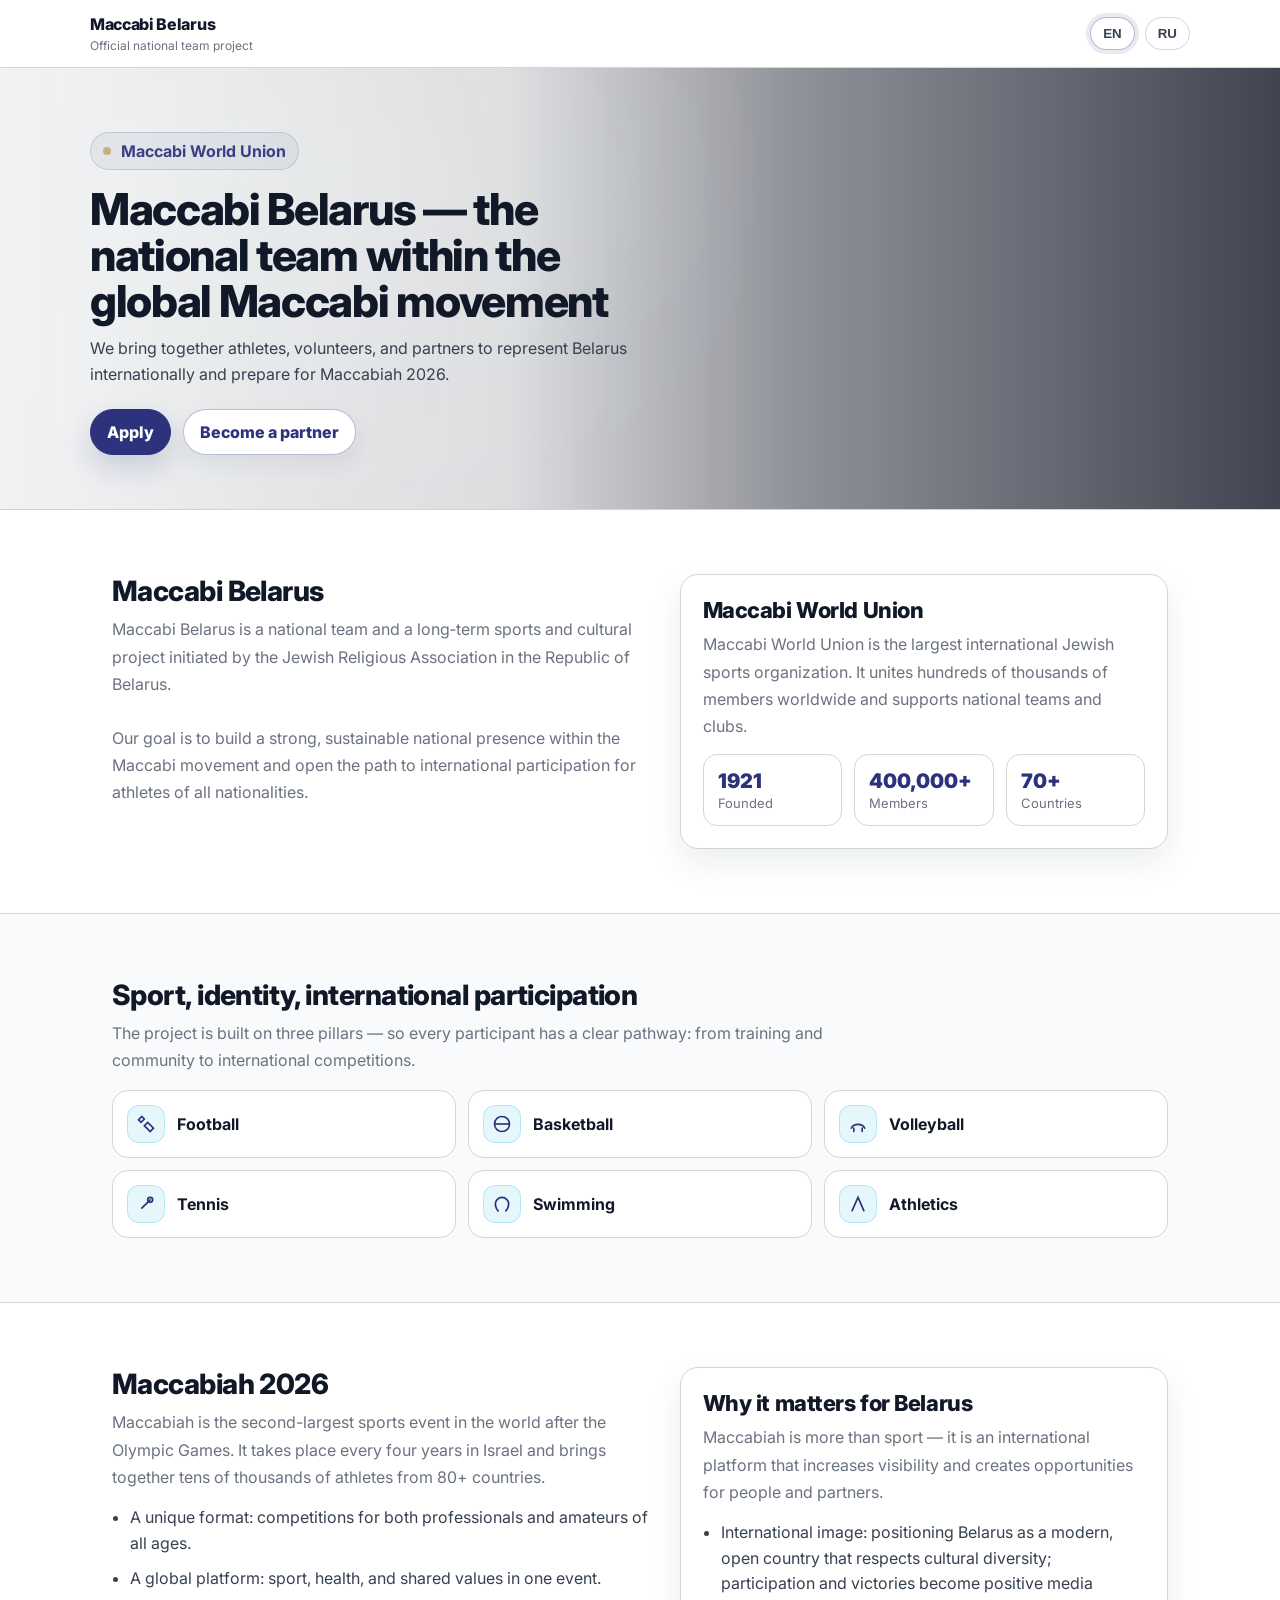
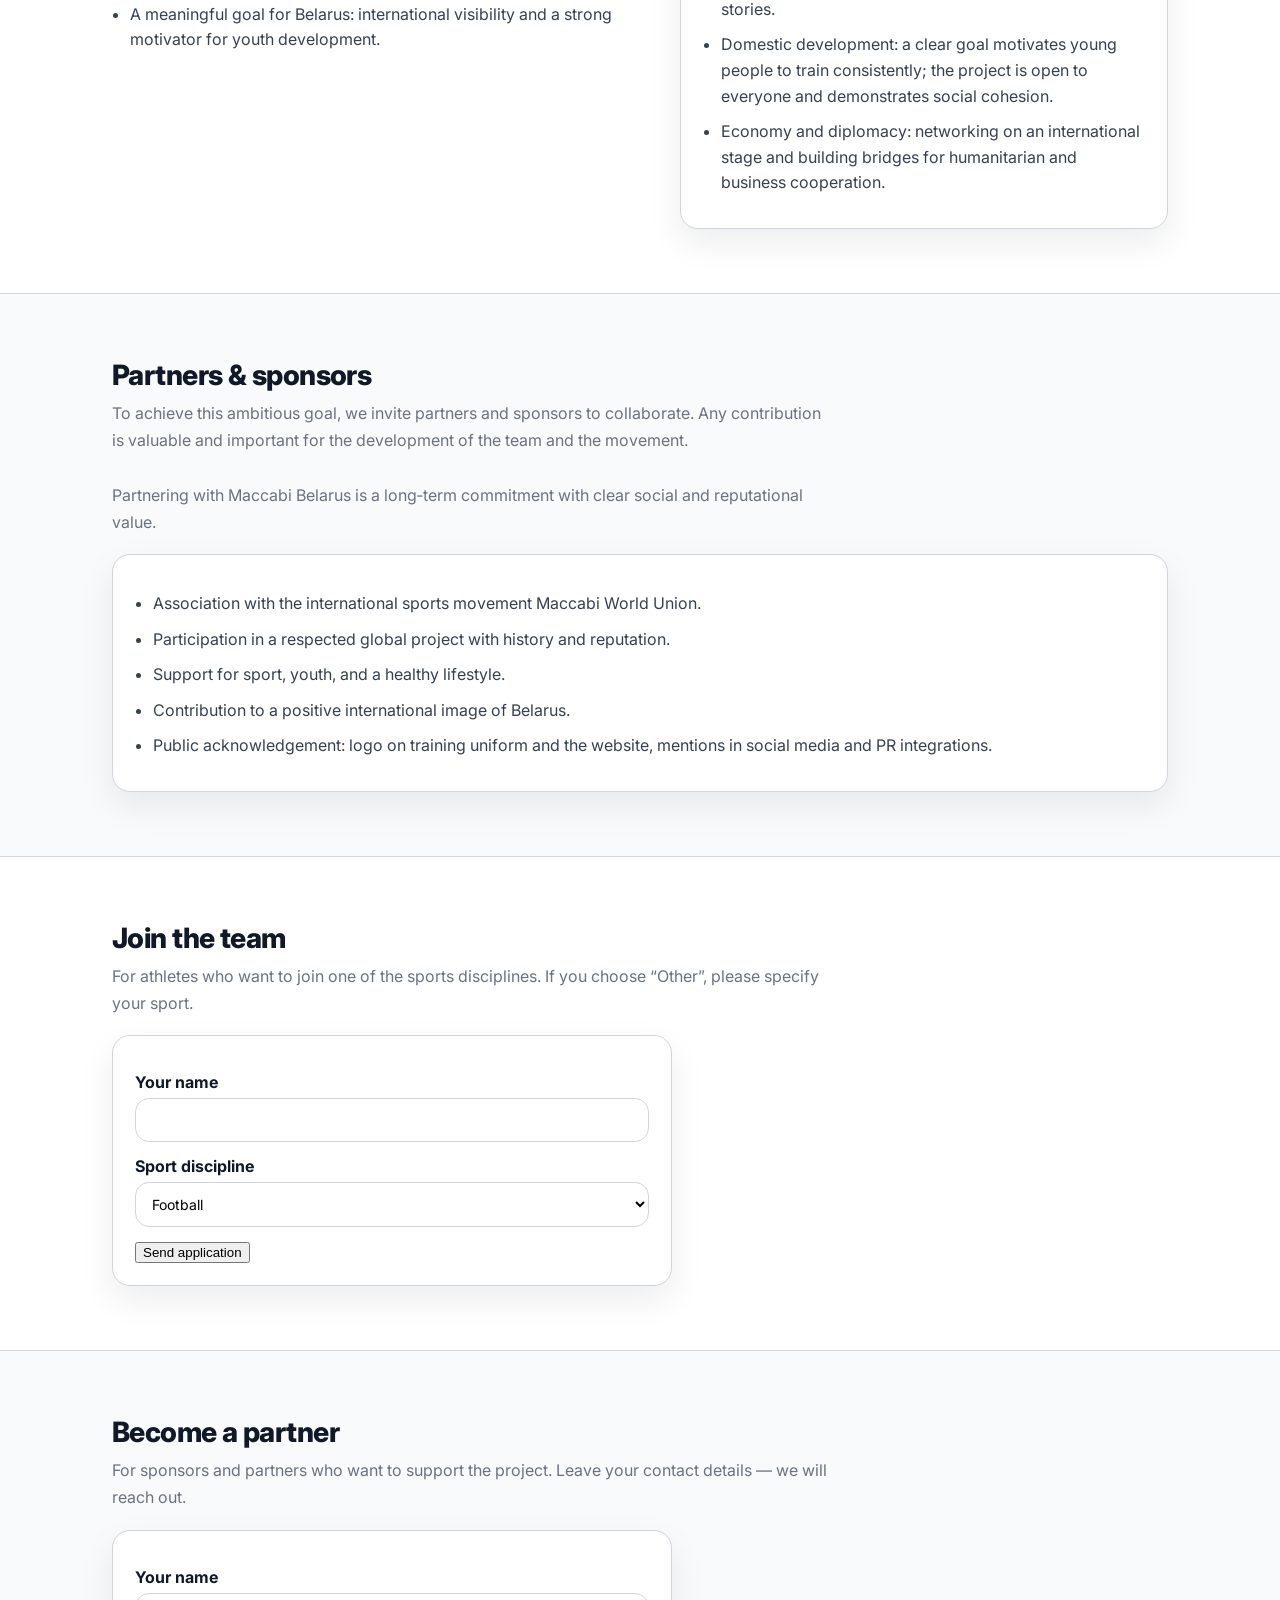
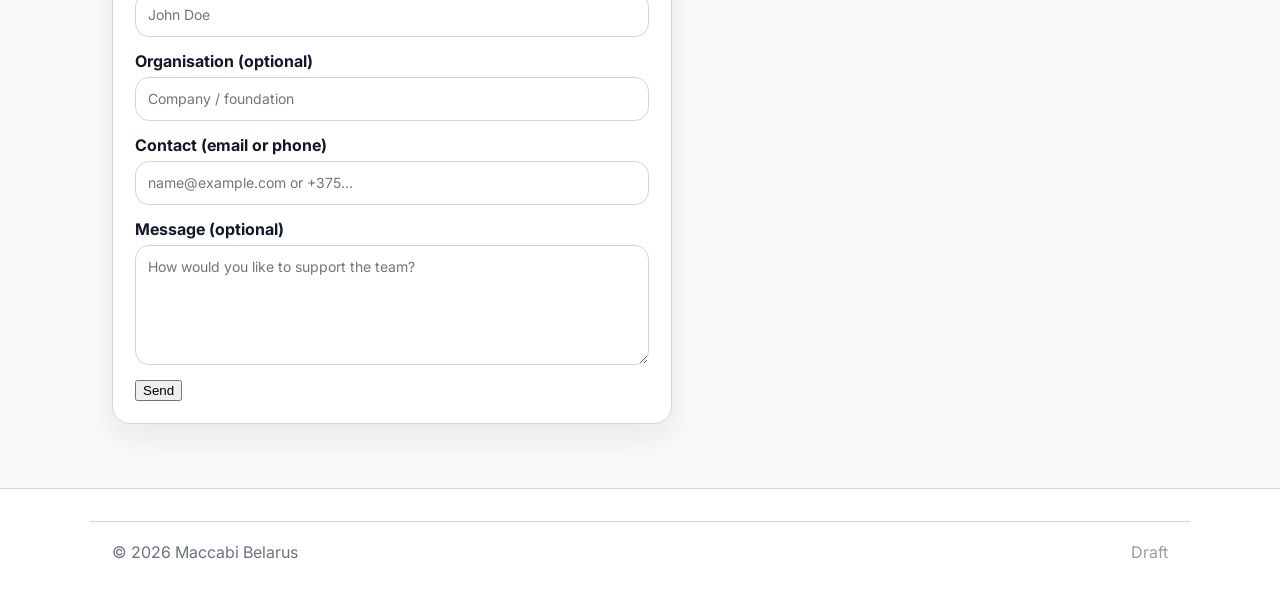
==== docs/index.html @ 2d2c496a "Use youtube-nocookie embed params for hero video" ====
<!DOCTYPE html>
<html lang="en">
<head>
  <meta charset="UTF-8" />
  <meta name="viewport" content="width=device-width, initial-scale=1.0" />
  <title data-i18n-key="title">Maccabi Belarus</title>
  <link rel="stylesheet" href="styles.css" />
</head>
<body>
  <header class="site-nav" aria-label="Top navigation">
    <div class="container nav-inner">
      <div class="nav-brand">
        <h1 data-i18n-key="title" class="nav-title">Maccabi Belarus</h1>
        <p data-i18n-key="subtitle" class="nav-sub">Official national team project</p>
      </div>
      <div class="lang-switch" aria-label="Language switch">
        <button id="lang-en" class="lang-btn" title="English">EN</button>
        <button id="lang-ru" class="lang-btn" title="Русский">RU</button>
      </div>
    </div>
  </header>

  <main>
    <section class="hero" id="hero" aria-label="Hero">
      <div class="hero-media" aria-hidden="true">
        <!-- Reference-style background video. -->
        <iframe
          title="Background video"
          src="https://www.youtube-nocookie.com/embed/Qrym1Lk3c1Q?autoplay=1&mute=1&controls=0&playsinline=1&loop=1&playlist=Qrym1Lk3c1Q&modestbranding=1&rel=0&iv_load_policy=3&disablekb=1"
          frameborder="0"
          allow="autoplay; encrypted-media; fullscreen; picture-in-picture"
        ></iframe>
      </div>
      <div class="hero-overlay" aria-hidden="true"></div>

      <div class="container hero-inner">
        <div class="hero-kicker"><span class="hero-kicker-dot"></span><span>Maccabi World Union</span></div>
        <h2 data-i18n-key="hero.heading" class="hero-title">Maccabi Belarus</h2>
        <p data-i18n-key="hero.text" class="hero-lead"></p>

        <div class="hero-actions" aria-label="Hero actions">
          <a class="btn btn-primary" href="#athlete-form" data-i18n-key="hero.ctaPrimary">
            <span data-i18n-key="hero.ctaPrimary">Apply</span>
            <span class="btn-icon" aria-hidden="true">
              <svg viewBox="0 0 24 24" fill="none" xmlns="http://www.w3.org/2000/svg"><path d="M13 5l7 7-7 7" stroke="currentColor" stroke-width="2" stroke-linecap="round" stroke-linejoin="round"/><path d="M20 12H4" stroke="currentColor" stroke-width="2" stroke-linecap="round"/></svg>
            </span>
          </a>
          <a class="btn btn-secondary" href="#partner-form" data-i18n-key="hero.ctaSecondary">
            <span data-i18n-key="hero.ctaSecondary">Become a partner</span>
          </a>
        </div>
      </div>
    </section>

    <section class="section" id="about" aria-label="About">
      <div class="container grid-2">
        <div>
          <h3 data-i18n-key="maccabiBelarus.heading" class="section-title">Maccabi Belarus</h3>
          <p data-i18n-key="maccabiBelarus.text" class="section-sub"></p>
        </div>
        <div class="card" aria-label="Maccabi World Union">
          <h3 data-i18n-key="worldUnion.heading" class="section-title" style="font-size:22px">Maccabi World Union</h3>
          <p data-i18n-key="worldUnion.text" class="section-sub"></p>
          <div class="metrics" aria-label="Maccabi World Union metrics">
            <div class="metric">
              <div class="metric-value" data-i18n-key="worldUnion.metrics.0.value">1921</div>
              <div class="metric-label" data-i18n-key="worldUnion.metrics.0.label">Founded</div>
            </div>
            <div class="metric">
              <div class="metric-value" data-i18n-key="worldUnion.metrics.1.value">400,000+</div>
              <div class="metric-label" data-i18n-key="worldUnion.metrics.1.label">Members</div>
            </div>
            <div class="metric">
              <div class="metric-value" data-i18n-key="worldUnion.metrics.2.value">70+</div>
              <div class="metric-label" data-i18n-key="worldUnion.metrics.2.label">Countries</div>
            </div>
          </div>
        </div>
      </div>
    </section>

    <section class="section alt" id="disciplines" aria-label="Disciplines">
      <div class="container">
        <h3 data-i18n-key="pillars.heading" class="section-title">Sport, identity, international participation</h3>
        <p data-i18n-key="pillars.text" class="section-sub"></p>

        <div class="icon-grid" aria-label="Key disciplines">
          <div class="icon-tile"><div class="icon" aria-hidden="true"><svg viewBox="0 0 24 24" fill="none" xmlns="http://www.w3.org/2000/svg"><path d="M7 3l3 3-4 4-3-3 4-4z" stroke="currentColor" stroke-width="2"/><path d="M14 10l7 7-4 4-7-7 4-4z" stroke="currentColor" stroke-width="2"/></svg></div><div class="icon-label" data-i18n-key="form.sportOptions.0.label">Football</div></div>
          <div class="icon-tile"><div class="icon" aria-hidden="true"><svg viewBox="0 0 24 24" fill="none" xmlns="http://www.w3.org/2000/svg"><circle cx="12" cy="12" r="9" stroke="currentColor" stroke-width="2"/><path d="M3 12h18" stroke="currentColor" stroke-width="2"/></svg></div><div class="icon-label" data-i18n-key="form.sportOptions.1.label">Basketball</div></div>
          <div class="icon-tile"><div class="icon" aria-hidden="true"><svg viewBox="0 0 24 24" fill="none" xmlns="http://www.w3.org/2000/svg"><path d="M4 17c3-6 13-6 16 0" stroke="currentColor" stroke-width="2" stroke-linecap="round"/><path d="M7 17v4M17 17v4" stroke="currentColor" stroke-width="2" stroke-linecap="round"/></svg></div><div class="icon-label" data-i18n-key="form.sportOptions.2.label">Volleyball</div></div>
          <div class="icon-tile"><div class="icon" aria-hidden="true"><svg viewBox="0 0 24 24" fill="none" xmlns="http://www.w3.org/2000/svg"><path d="M7 17l10-10" stroke="currentColor" stroke-width="2" stroke-linecap="round"/><circle cx="17" cy="7" r="3" stroke="currentColor" stroke-width="2"/></svg></div><div class="icon-label" data-i18n-key="form.sportOptions.3.label">Tennis</div></div>
          <div class="icon-tile"><div class="icon" aria-hidden="true"><svg viewBox="0 0 24 24" fill="none" xmlns="http://www.w3.org/2000/svg"><path d="M8 21s-4-4-4-9a8 8 0 0 1 16 0c0 5-4 9-4 9" stroke="currentColor" stroke-width="2"/></svg></div><div class="icon-label" data-i18n-key="form.sportOptions.4.label">Swimming</div></div>
          <div class="icon-tile"><div class="icon" aria-hidden="true"><svg viewBox="0 0 24 24" fill="none" xmlns="http://www.w3.org/2000/svg"><path d="M5 20l7-16 7 16" stroke="currentColor" stroke-width="2" stroke-linecap="round"/></svg></div><div class="icon-label" data-i18n-key="form.sportOptions.5.label">Athletics</div></div>
        </div>
      </div>
    </section>

    <section class="section" id="maccabiah" aria-label="Maccabiah 2026">
      <div class="container grid-2">
        <div>
          <h3 data-i18n-key="maccabiah.heading" class="section-title">Maccabiah 2026</h3>
          <p data-i18n-key="maccabiah.text" class="section-sub"></p>
          <ul class="bullets" aria-label="Maccabiah highlights">
            <li data-i18n-key="maccabiah.items.0"></li>
            <li data-i18n-key="maccabiah.items.1"></li>
            <li data-i18n-key="maccabiah.items.2"></li>
          </ul>
        </div>
        <div class="card" id="why-belarus" aria-label="Why it matters for Belarus">
          <h3 data-i18n-key="whyBelarus.heading" class="section-title" style="font-size:22px">Why it matters for Belarus</h3>
          <p data-i18n-key="whyBelarus.text" class="section-sub"></p>
          <ul class="bullets" aria-label="Why it matters list">
            <li data-i18n-key="whyBelarus.items.0"></li>
            <li data-i18n-key="whyBelarus.items.1"></li>
            <li data-i18n-key="whyBelarus.items.2"></li>
          </ul>
        </div>
      </div>
    </section>

    <section class="section alt" id="sponsors" aria-label="Partners and sponsors">
      <div class="container">
        <h3 data-i18n-key="sponsors.heading" class="section-title">Partners & sponsors</h3>
        <p data-i18n-key="sponsors.text" class="section-sub"></p>
        <div class="card" style="margin-top:18px">
          <ul class="bullets" aria-label="Partner benefits">
            <li data-i18n-key="sponsors.benefits.0"></li>
            <li data-i18n-key="sponsors.benefits.1"></li>
            <li data-i18n-key="sponsors.benefits.2"></li>
            <li data-i18n-key="sponsors.benefits.3"></li>
            <li data-i18n-key="sponsors.benefits.4"></li>
          </ul>
        </div>
      </div>
    </section>

    <section class="section" id="athlete-form" aria-label="Athlete form">
      <div class="container">
        <h3 class="section-title" data-i18n-key="form.heading">Apply</h3>
        <p class="section-sub" data-i18n-key="form.text"></p>
        <form class="card form" id="athlete-contact-form" autocomplete="off" aria-label="Athlete form">
          <div class="field-group">
            <label for="athlete-name" data-i18n-key="form.nameLabel" id="athlete-name-label">Your name</label>
            <input type="text" id="athlete-name" name="name" required placeholder="" />
          </div>

          <div class="field-group">
            <label for="athlete-sport" data-i18n-key="form.sportLabel" id="athlete-sport-label">Sport</label>
            <select id="athlete-sport" name="sport" required></select>
          </div>

          <div id="athlete-other-field" class="field-group" style="display:none;">
            <label for="athlete-other-details" id="athlete-other-label" data-i18n-key="form.otherLabel">Please specify</label>
            <input type="text" id="athlete-other-details" name="other-details" placeholder="" data-i18n-placeholder="form.otherPlaceholder" />
          </div>

          <button type="submit" id="athlete-submit-btn" data-i18n-key="form.submitLabel">Submit</button>
        </form>
        <div id="athlete-thank-you" class="hidden thank-you" aria-live="polite"></div>
      </div>
    </section>

    <section class="section alt" id="partner-form" aria-label="Partner form">
      <div class="container">
        <h3 class="section-title" data-i18n-key="partnerForm.heading">Partner</h3>
        <p class="section-sub" data-i18n-key="partnerForm.text"></p>
        <form class="card form" id="partner-contact-form" autocomplete="off" aria-label="Partner form">
          <div class="field-group">
            <label for="partner-name" data-i18n-key="partnerForm.nameLabel">Name</label>
            <input type="text" id="partner-name" name="name" required data-i18n-placeholder="partnerForm.namePlaceholder" placeholder="" />
          </div>

          <div class="field-group">
            <label for="partner-org" data-i18n-key="partnerForm.orgLabel">Organisation</label>
            <input type="text" id="partner-org" name="org" data-i18n-placeholder="partnerForm.orgPlaceholder" placeholder="" />
          </div>

          <div class="field-group">
            <label for="partner-contact" data-i18n-key="partnerForm.contactLabel">Contact</label>
            <input type="text" id="partner-contact" name="contact" required data-i18n-placeholder="partnerForm.contactPlaceholder" placeholder="" />
          </div>

          <div class="field-group">
            <label for="partner-message" data-i18n-key="partnerForm.messageLabel">Message</label>
            <textarea id="partner-message" name="message" rows="4" data-i18n-placeholder="partnerForm.messagePlaceholder" placeholder=""></textarea>
          </div>

          <button type="submit" id="partner-submit-btn" data-i18n-key="partnerForm.submitLabel">Send</button>
        </form>
        <div id="partner-thank-you" class="hidden thank-you" aria-live="polite"></div>
      </div>
    </section>
  </main>

  <footer class="site-footer" aria-label="Footer">
    <div class="container footer-inner">
      <span data-i18n-key="footer.copy">© 2026 Maccabi Belarus</span>
      <span style="opacity:.7">Draft</span>
    </div>
  </footer>

  <script src="app.js"></script>
</body>
</html>
---- docs/styles.css ----
/* Maccabi Belarus landing — reference-inspired UI (mb-web-ashen)
   Using MWU palette: #2c327c, #0fb3e1, #c8af7f
*/

@import url('https://fonts.googleapis.com/css2?family=Inter:wght@400;500;600;700;800&display=swap');

:root{
  --bg: #ffffff;
  --surface: #f9fafb;
  --text: #111827;
  --muted: #6b7280;
  --border: #d1d5db; /* sharper lines like the reference */

  /* MWU palette */
  --blue: #2c327c;
  --cyan: #0fb3e1;
  --gold: #c8af7f;

  /* UI */
  --radius: 18px;
  --shadow: 0 14px 34px rgba(17,24,39,.08);
  --max: 1100px;
}

*{box-sizing:border-box}
html,body{height:100%}
body{
  margin:0;
  font-family: Inter, system-ui, -apple-system, Segoe UI, Roboto, Arial, sans-serif;
  background: var(--bg);
  color: var(--text);
}

a{color:inherit;text-decoration:none}

.container{max-width:var(--max);margin:0 auto;padding:0 22px}

/* Top nav like reference */
.site-nav{
  position: sticky;
  top: 0;
  z-index: 20;
  background: rgba(255,255,255,0.86);
  backdrop-filter: blur(10px);
  border-bottom: 1px solid var(--border);
}
.nav-inner{display:flex;align-items:center;justify-content:space-between;padding:14px 0}

.nav-brand{display:flex;flex-direction:column;gap:4px}
.nav-title{margin:0;font-size:16px;font-weight:800;letter-spacing:-0.02em}
.nav-sub{margin:0;font-size:12px;color:var(--muted)}

.lang-switch{display:flex;gap:10px;align-items:center}
.lang-btn{
  border: 1px solid var(--border);
  background: #fff;
  color: #374151;
  padding: 8px 12px;
  border-radius: 999px;
  cursor: pointer;
  font-weight: 700;
}
.lang-btn-active{border-color: rgba(44,50,124,.35); box-shadow: 0 0 0 4px rgba(44,50,124,.10)}

/* Hero with video */
.hero{
  position: relative;
  overflow: hidden;
  border-bottom: 1px solid var(--border);
}
.hero-media{
  position: absolute;
  inset: 0;
  pointer-events: none;
  background: #0b1020;
}
.hero-media iframe{
  position:absolute;
  top:50%; left:50%;
  width: 120vw;
  height: 68vw;
  min-height: 100vh;
  min-width: 177.78vh;
  transform: translate(-50%,-50%);
  filter: saturate(1.1) contrast(1.05);
}
.hero-overlay{
  position:absolute;
  inset:0;
  background:
    linear-gradient(90deg, rgba(255,255,255,0.95) 0%, rgba(255,255,255,0.86) 40%, rgba(255,255,255,0.55) 62%, rgba(255,255,255,0.22) 100%),
    radial-gradient(900px 500px at 18% 40%, rgba(15,179,225,0.14), transparent 60%),
    radial-gradient(700px 380px at 28% 20%, rgba(200,175,127,0.12), transparent 60%);
}

.hero-inner{position:relative;padding:64px 0 54px}
.hero-kicker{
  display:inline-flex;
  align-items:center;
  gap:10px;
  font-weight:700;
  color: rgba(44,50,124,.92);
  background: rgba(44,50,124,.06);
  border: 1px solid rgba(44,50,124,.16);
  padding: 8px 12px;
  border-radius: 999px;
}
.hero-kicker-dot{width:8px;height:8px;border-radius:999px;background: var(--gold)}

.hero-title{margin:16px 0 10px; font-size: 44px; line-height:1.05; font-weight: 800; letter-spacing:-0.03em; max-width: 18ch}
.hero-lead{margin:0; font-size: 16px; line-height:1.65; color:#374151; max-width: 62ch}

.hero-actions{margin-top:22px; display:flex; gap:12px; flex-wrap:wrap}

.btn{
  display:inline-flex; align-items:center; gap:10px;
  border-radius: 999px;
  padding: 12px 16px;
  font-weight: 800;
  border: 1px solid var(--border);
}
.btn-primary{background: var(--blue); border-color: var(--blue); color: #fff; box-shadow: 0 12px 28px rgba(44,50,124,.18)}
.btn-secondary{background: #fff; color: var(--blue); border-color: rgba(44,50,124,.32); box-shadow: 0 10px 22px rgba(44,50,124,.08)}
.btn{transition: transform .12s ease, box-shadow .12s ease, border-color .12s ease}
.btn:hover{transform: translateY(-1px); border-color: rgba(44,50,124,.44)}

.btn-icon{width:16px;height:16px;display:inline-block}

/* Sections */
.section{padding: 64px 0}
.section.alt{background: var(--surface); border-top: 1px solid var(--border); border-bottom: 1px solid var(--border)}

.section-title{margin:0;font-size:28px;font-weight:800;letter-spacing:-0.02em}
.section-sub{margin:8px 0 0;color:var(--muted);max-width: 72ch;line-height:1.7;white-space: pre-line}

.grid-2{display:grid;grid-template-columns: 1.05fr 0.95fr;gap: 28px;align-items:start}

.card{
  background:#fff;
  border: 1px solid var(--border);
  border-radius: var(--radius);
  box-shadow: var(--shadow);
  padding: 22px;
}

.bullets{margin: 14px 0 0; padding-left: 18px; color:#374151; line-height:1.6}
.bullets li{margin: 10px 0}

.metrics{margin-top: 14px; display:grid; grid-template-columns: repeat(3, minmax(0, 1fr)); gap: 12px}
.metric{border: 1px solid var(--border); border-radius: 14px; padding: 14px; background: #fff}
.metric-value{font-weight:900; font-size: 20px; color: var(--blue)}
.metric-label{margin-top:2px;color: var(--muted); font-size: 13px}

/* Disciplines (reference-style icon grid) */
.icon-grid{margin-top: 16px; display:grid; grid-template-columns: repeat(3, minmax(0,1fr)); gap: 12px}
.icon-tile{
  border: 1px solid var(--border);
  border-radius: 16px;
  padding: 14px;
  background: #fff;
  display:flex;
  align-items:center;
  gap: 12px;
}
.icon{
  width: 38px; height: 38px;
  border-radius: 12px;
  display:grid; place-items:center;
  background: rgba(15,179,225,.10);
  border: 1px solid rgba(15,179,225,.22);
  color: var(--blue);
}
.icon svg{width:20px;height:20px}
.icon-label{font-weight:700; color:#111827}

/* Form */
.form{margin-top: 18px; max-width: 560px}
.field-group{margin:14px 0; display:flex; flex-direction:column; gap:6px}
label{font-weight: 700; color:#111827}
input,select,textarea{
  padding: 12px 12px;
  border: 1px solid var(--border);
  border-radius: 14px;
  min-height: 44px;
  font-size: 14px;
  background: #fff;
  font-family: inherit;
}
textarea{min-height: 120px; resize: vertical}
#submit-btn{width:100%; margin-top: 6px; background: var(--blue); border: 1px solid var(--blue); color:#fff; padding: 12px 16px; border-radius: 999px; cursor:pointer; font-weight: 800}
.thank-you{margin-top:16px;padding:16px;border-radius:14px;background: rgba(15,179,225,.08); border:1px solid rgba(15,179,225,.20); color:#0f172a}
.hidden{display:none}

/* Footer */
.site-footer{padding: 32px 0; color: var(--muted)}
.footer-inner{display:flex;align-items:center;justify-content:space-between;gap:12px;flex-wrap:wrap;border-top:1px solid var(--border);padding-top:20px}

@media (max-width: 900px){
  .grid-2{grid-template-columns: 1fr}
  .hero-title{font-size: 36px}
  .metrics{grid-template-columns: 1fr}
  .icon-grid{grid-template-columns: 1fr}
}
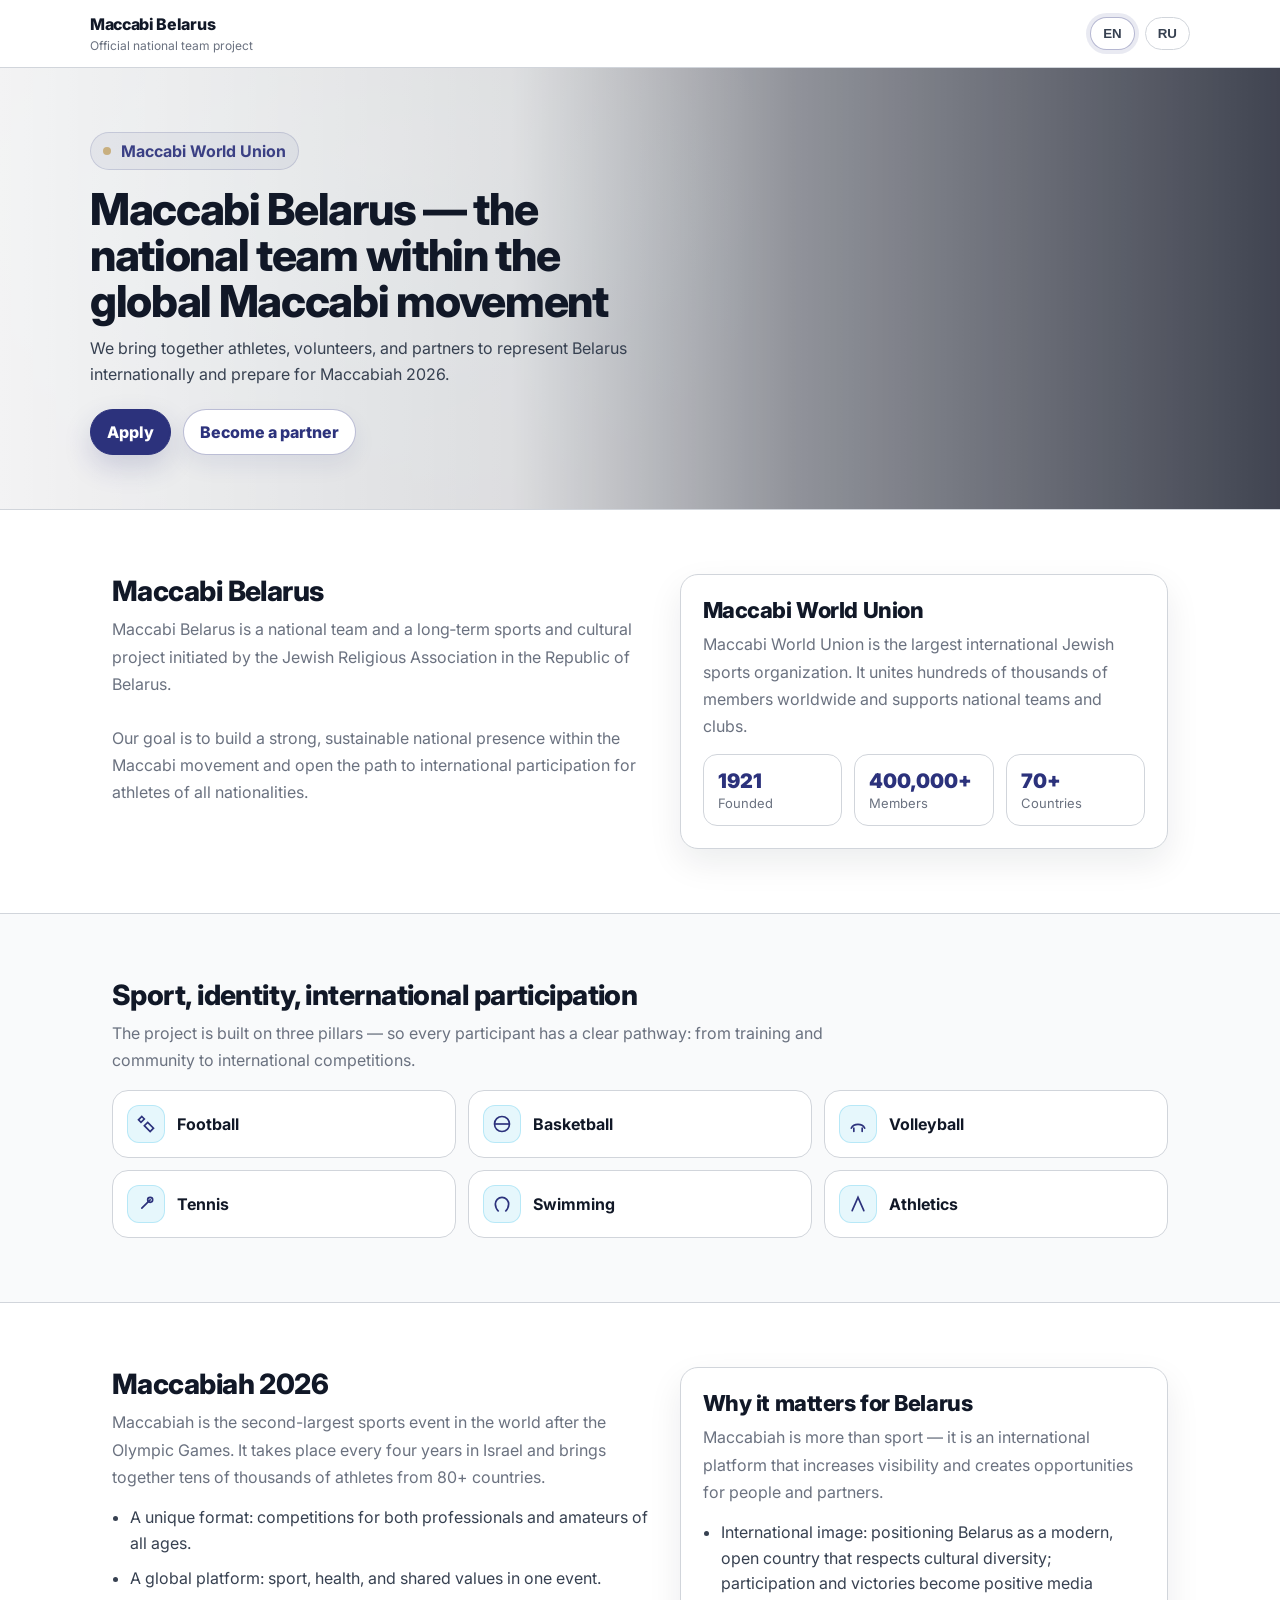
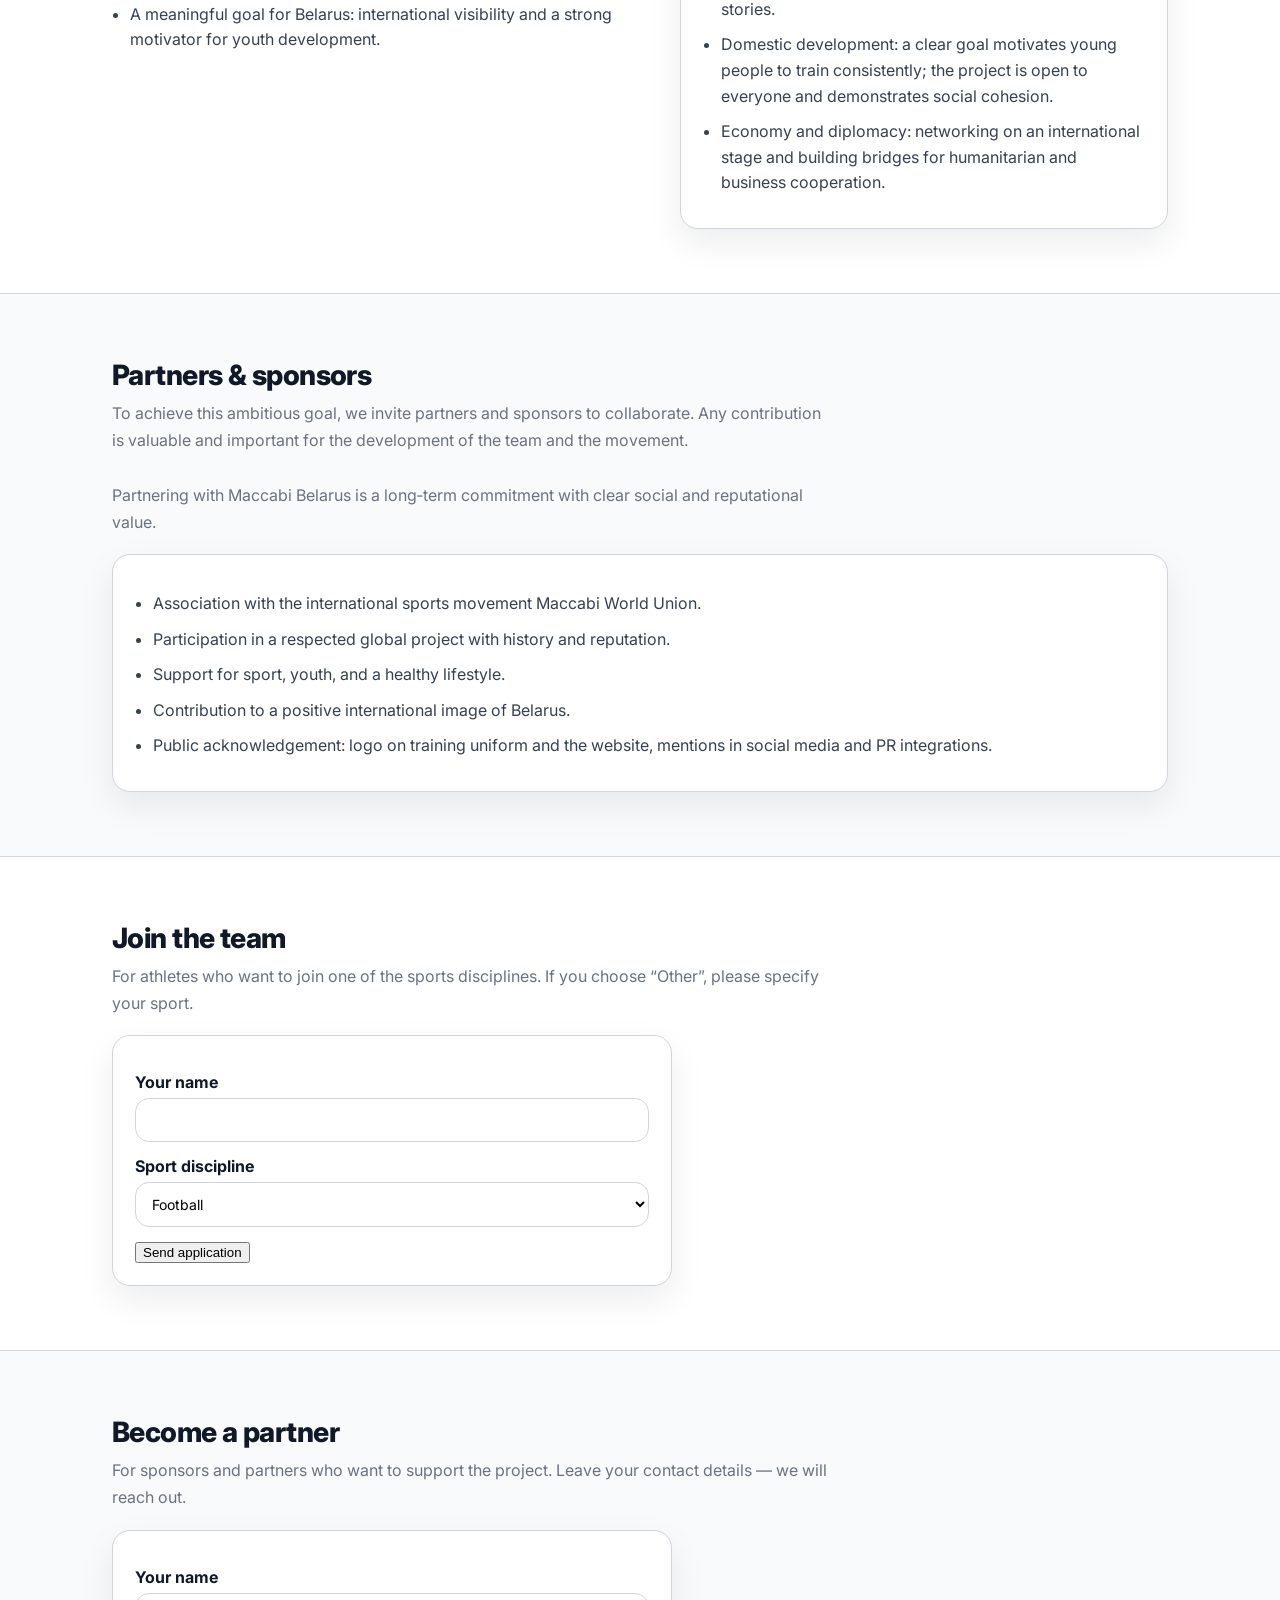
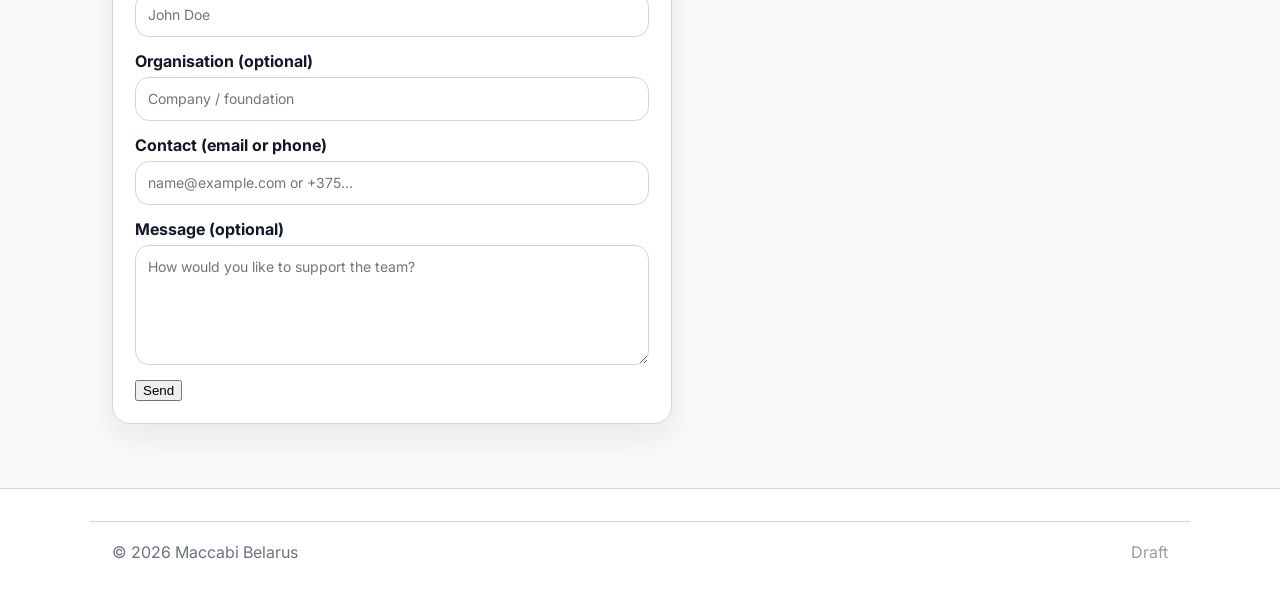
==== commit fdcad5b6: "Hero: add placeholder overlay to mask initial video load" ====
--- a/docs/index.html
+++ b/docs/index.html
@@ -23,6 +23,7 @@
   <main>
     <section class="hero" id="hero" aria-label="Hero">
       <div class="hero-media" aria-hidden="true">
+        <div class="hero-media-placeholder"></div>
         <!-- Reference-style background video. -->
         <iframe
           title="Background video"
--- a/docs/styles.css
+++ b/docs/styles.css
@@ -74,6 +74,19 @@
   pointer-events: none;
   background: #0b1020;
 }
+.hero-media-placeholder{
+  position:absolute;
+  inset:-20px;
+  background:
+    radial-gradient(900px 520px at 20% 30%, rgba(15,179,225,0.45), transparent 62%),
+    radial-gradient(760px 460px at 70% 35%, rgba(44,50,124,0.45), transparent 62%),
+    radial-gradient(680px 420px at 55% 75%, rgba(200,175,127,0.30), transparent 62%),
+    linear-gradient(180deg, rgba(11,16,32,1), rgba(8,12,24,1));
+  filter: saturate(1.05) contrast(1.05);
+  opacity: 1;
+  transition: opacity .25s ease;
+}
+.hero-media-placeholder.is-hidden{opacity:0}
 .hero-media iframe{
   position:absolute;
   top:50%; left:50%;
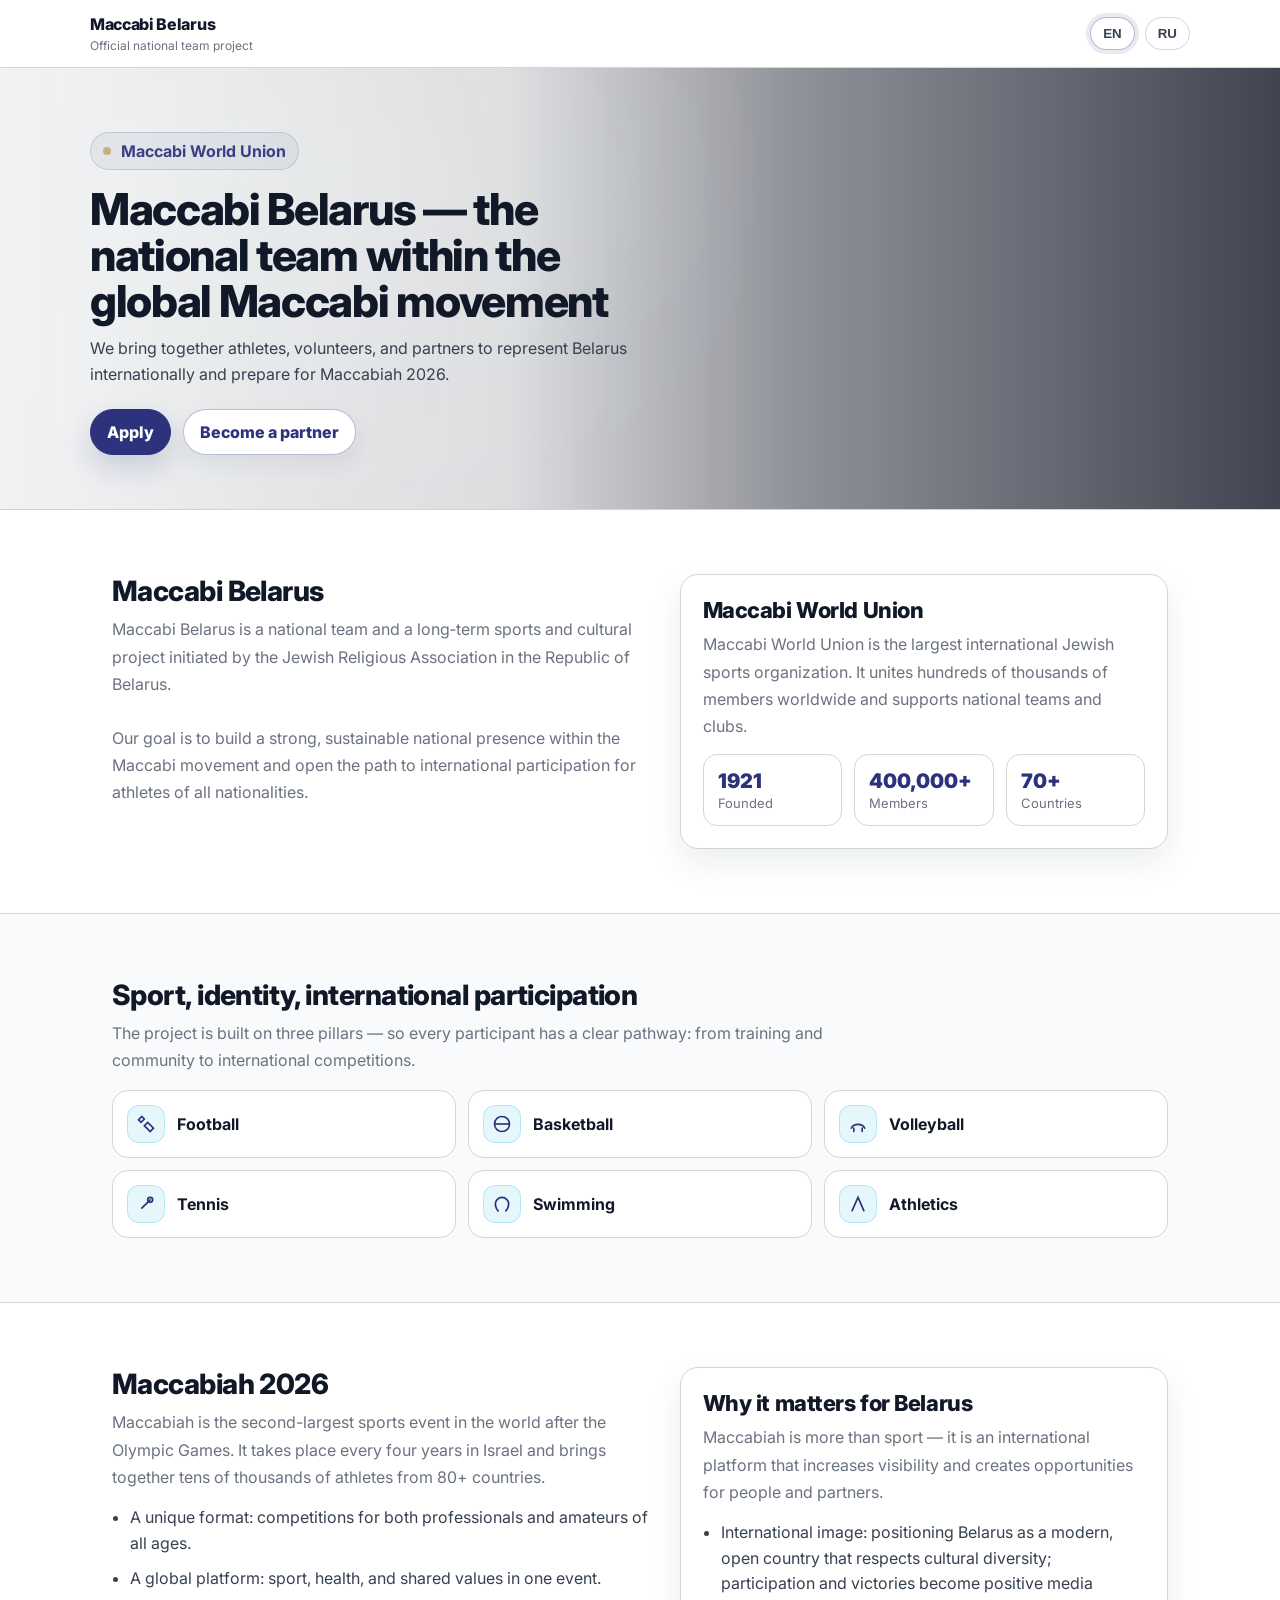
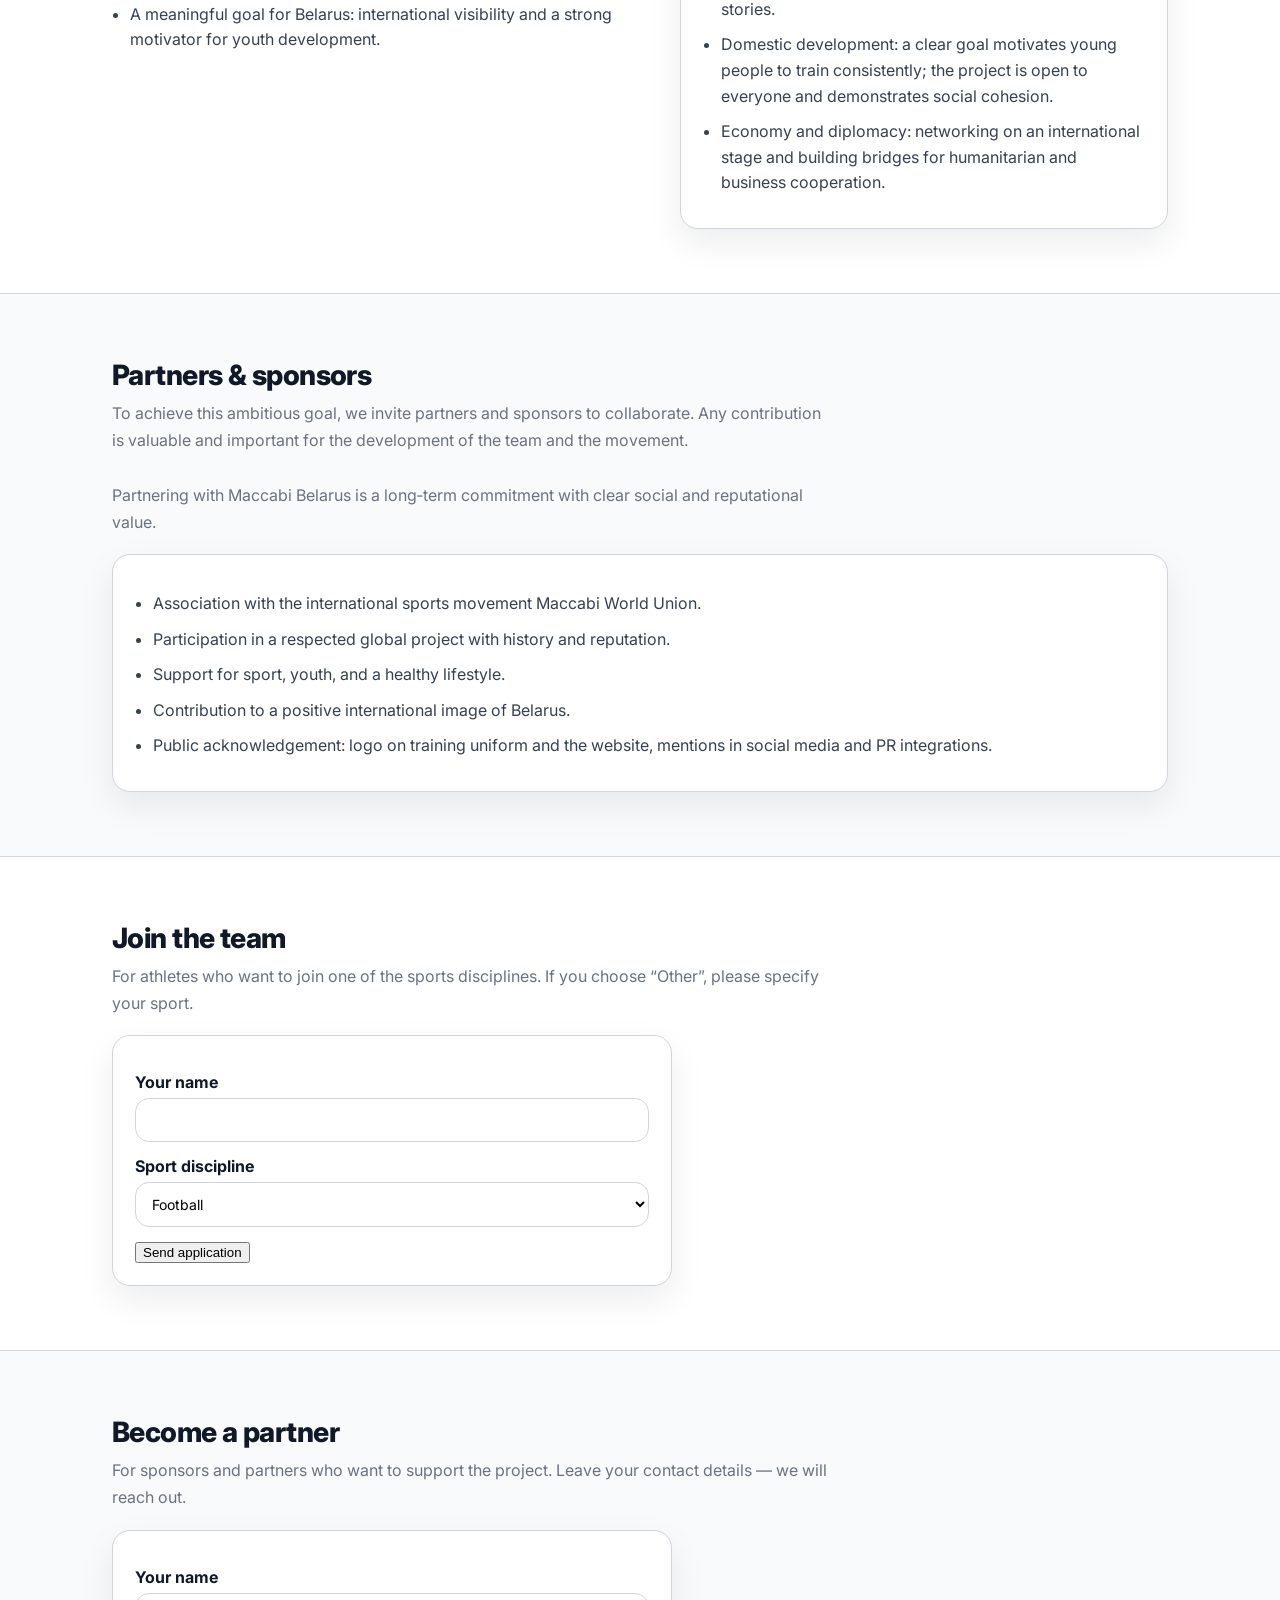
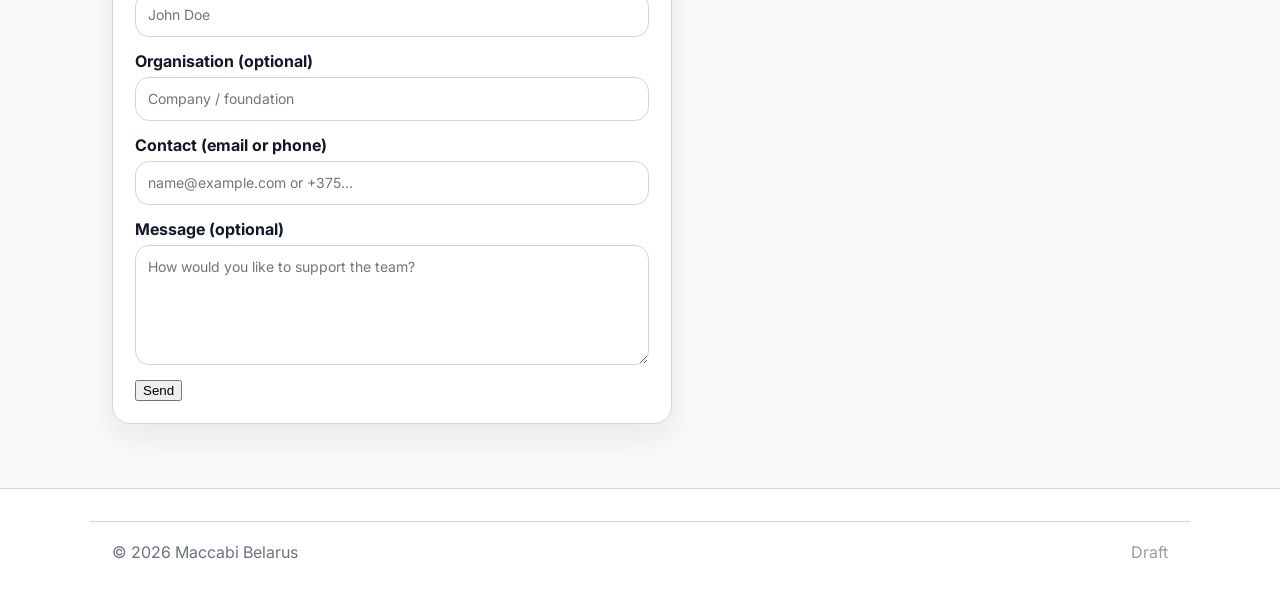
==== commit 146563a2: "Remove hero load mask/placeholder" ====
--- a/docs/index.html
+++ b/docs/index.html
@@ -23,7 +23,6 @@
   <main>
     <section class="hero" id="hero" aria-label="Hero">
       <div class="hero-media" aria-hidden="true">
-        <div class="hero-media-placeholder"></div>
         <!-- Reference-style background video. -->
         <iframe
           title="Background video"
--- a/docs/styles.css
+++ b/docs/styles.css
@@ -74,19 +74,6 @@
   pointer-events: none;
   background: #0b1020;
 }
-.hero-media-placeholder{
-  position:absolute;
-  inset:-20px;
-  background:
-    radial-gradient(900px 520px at 20% 30%, rgba(15,179,225,0.45), transparent 62%),
-    radial-gradient(760px 460px at 70% 35%, rgba(44,50,124,0.45), transparent 62%),
-    radial-gradient(680px 420px at 55% 75%, rgba(200,175,127,0.30), transparent 62%),
-    linear-gradient(180deg, rgba(11,16,32,1), rgba(8,12,24,1));
-  filter: saturate(1.05) contrast(1.05);
-  opacity: 1;
-  transition: opacity .25s ease;
-}
-.hero-media-placeholder.is-hidden{opacity:0}
 .hero-media iframe{
   position:absolute;
   top:50%; left:50%;
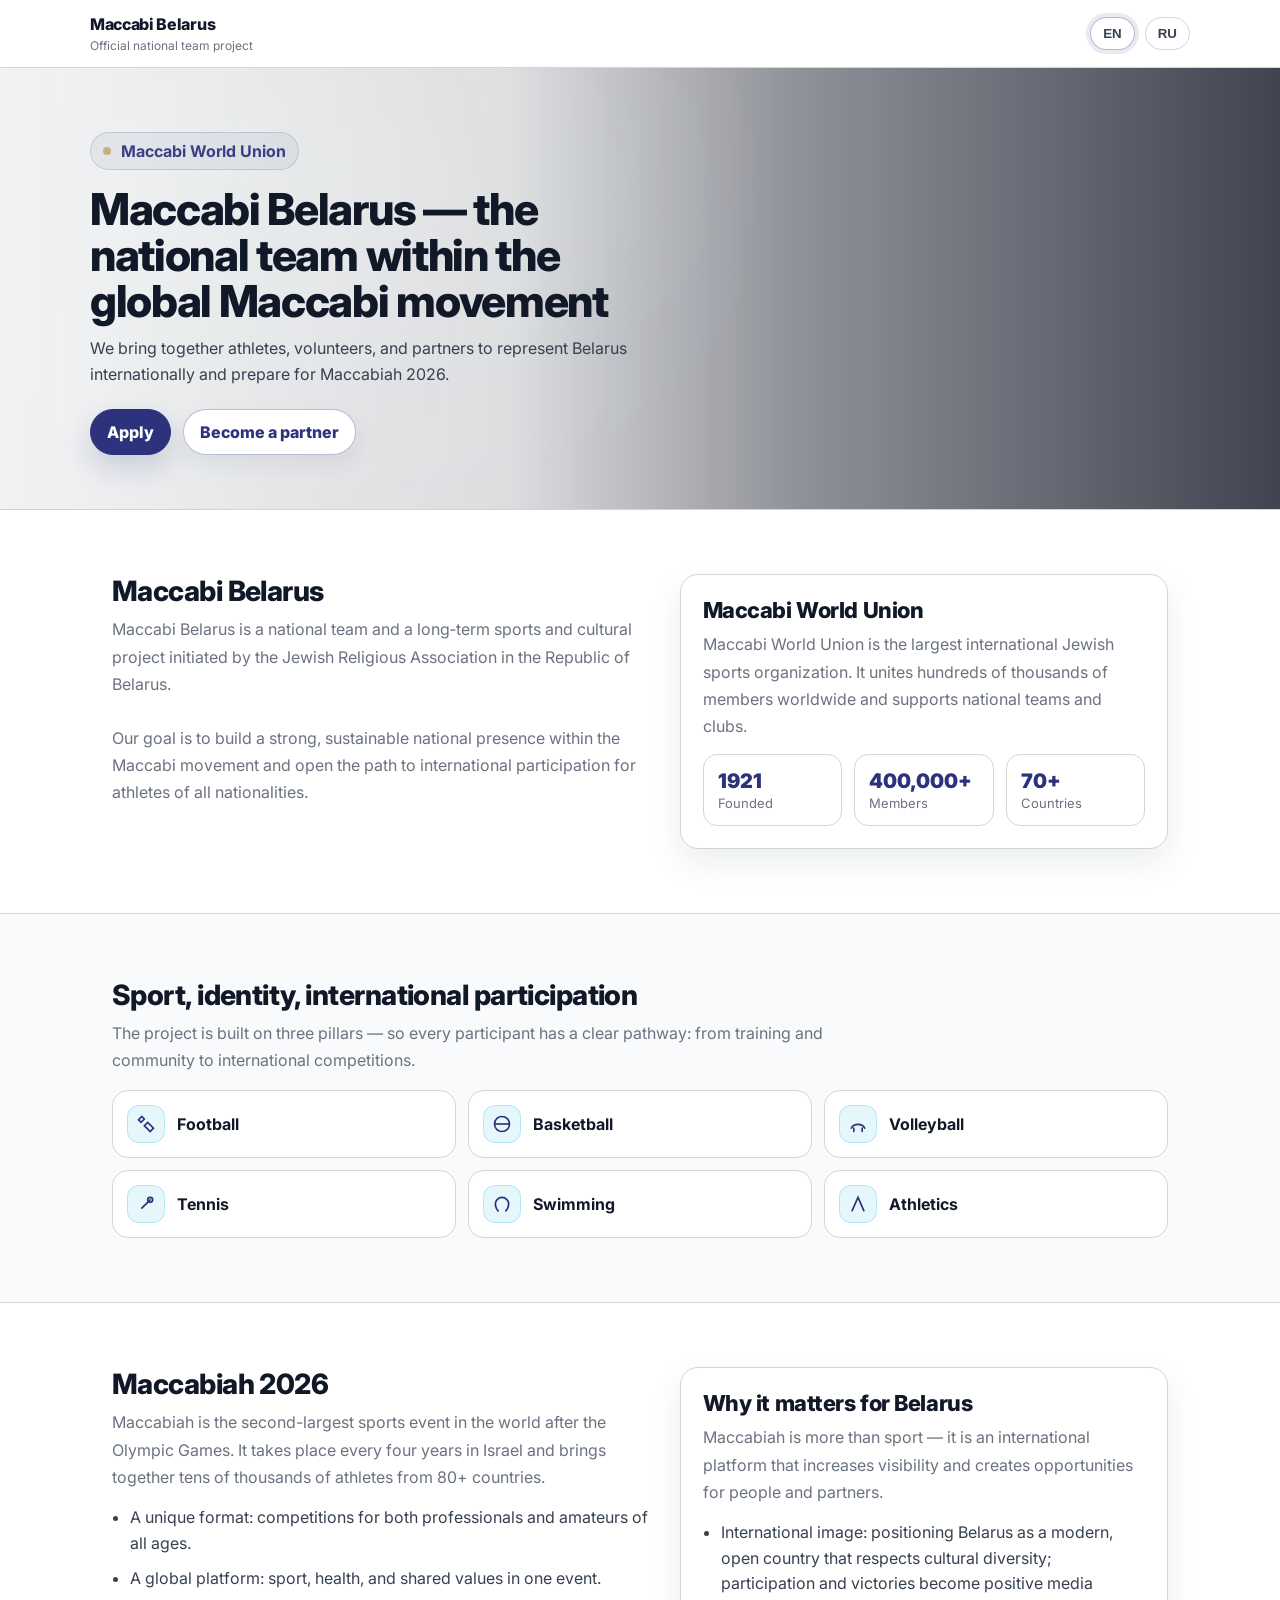
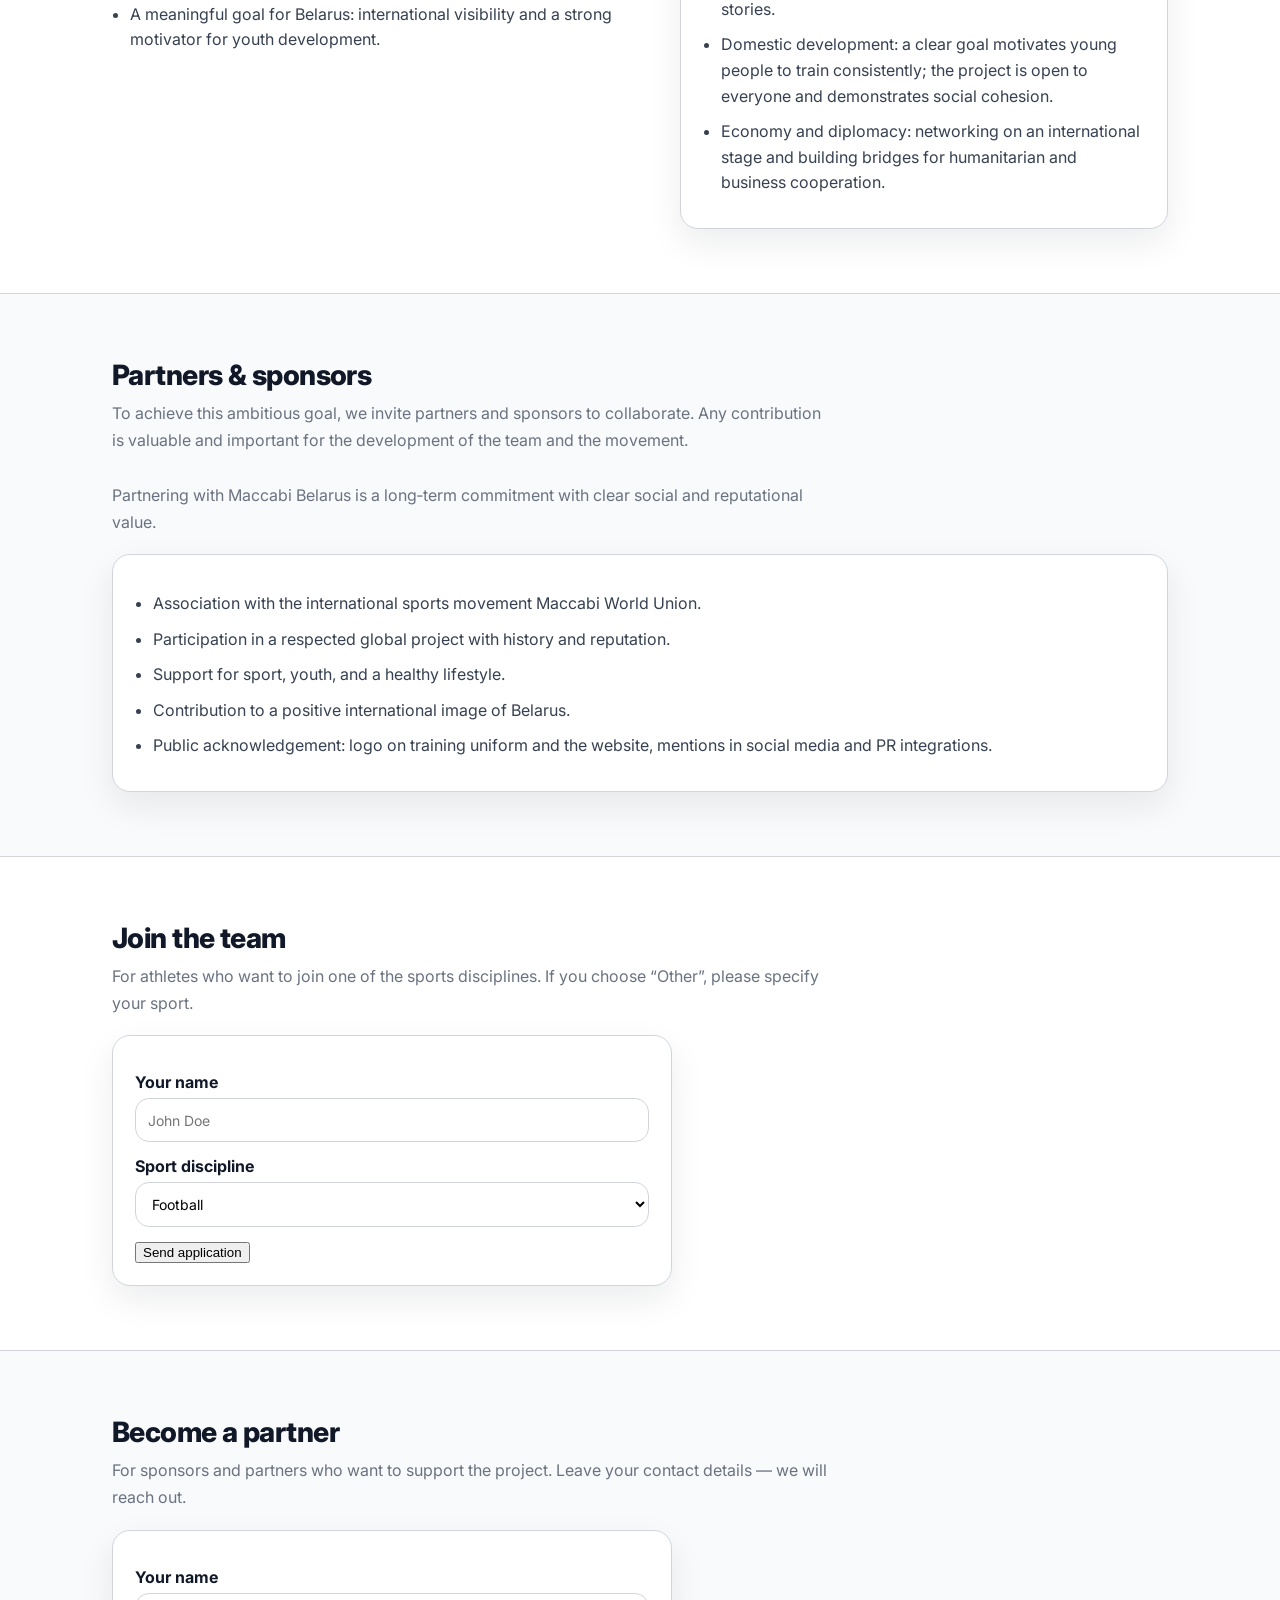
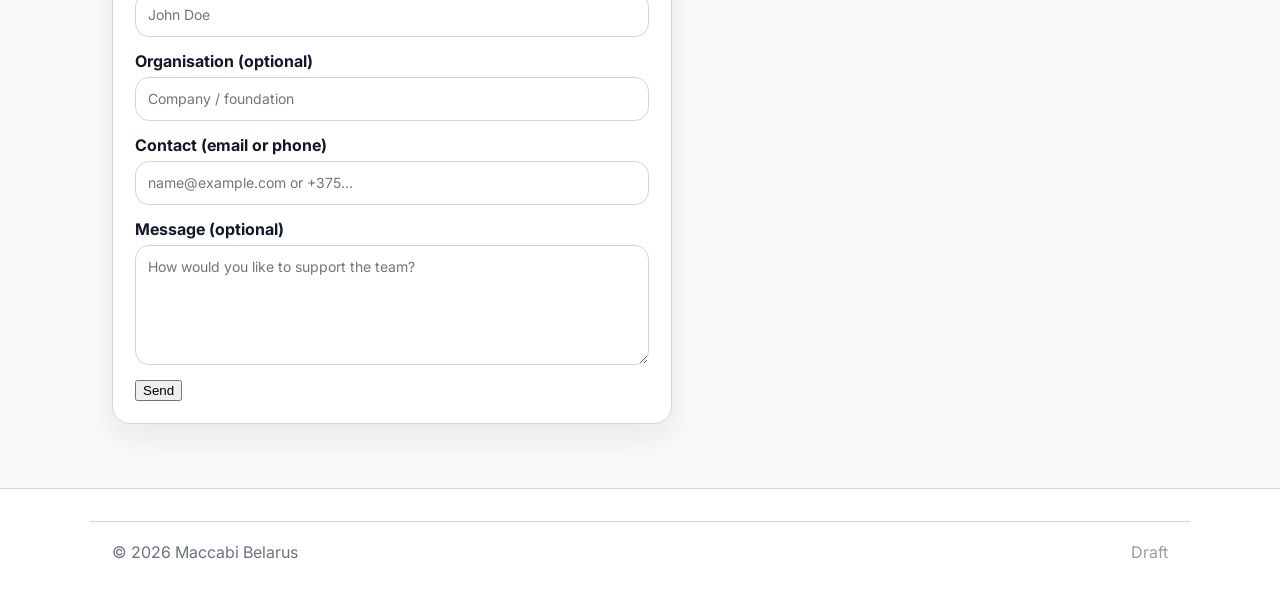
==== commit 7315d416: "A11y+UX polish: localized hero kicker, aria-pressed, athlete name placeholder, partner email type" ====
--- a/docs/index.html
+++ b/docs/index.html
@@ -14,8 +14,8 @@
         <p data-i18n-key="subtitle" class="nav-sub">Official national team project</p>
       </div>
       <div class="lang-switch" aria-label="Language switch">
-        <button id="lang-en" class="lang-btn" title="English">EN</button>
-        <button id="lang-ru" class="lang-btn" title="Русский">RU</button>
+        <button id="lang-en" class="lang-btn" title="English" aria-pressed="true">EN</button>
+        <button id="lang-ru" class="lang-btn" title="Русский" aria-pressed="false">RU</button>
       </div>
     </div>
   </header>
@@ -34,7 +34,7 @@
       <div class="hero-overlay" aria-hidden="true"></div>
 
       <div class="container hero-inner">
-        <div class="hero-kicker"><span class="hero-kicker-dot"></span><span>Maccabi World Union</span></div>
+        <div class="hero-kicker"><span class="hero-kicker-dot"></span><span data-i18n-key="hero.kicker">Maccabi World Union</span></div>
         <h2 data-i18n-key="hero.heading" class="hero-title">Maccabi Belarus</h2>
         <p data-i18n-key="hero.text" class="hero-lead"></p>
 
@@ -141,7 +141,7 @@
         <form class="card form" id="athlete-contact-form" autocomplete="off" aria-label="Athlete form">
           <div class="field-group">
             <label for="athlete-name" data-i18n-key="form.nameLabel" id="athlete-name-label">Your name</label>
-            <input type="text" id="athlete-name" name="name" required placeholder="" />
+            <input type="text" id="athlete-name" name="name" required data-i18n-placeholder="form.namePlaceholder" placeholder="" />
           </div>
 
           <div class="field-group">
@@ -177,7 +177,7 @@
 
           <div class="field-group">
             <label for="partner-contact" data-i18n-key="partnerForm.contactLabel">Contact</label>
-            <input type="text" id="partner-contact" name="contact" required data-i18n-placeholder="partnerForm.contactPlaceholder" placeholder="" />
+            <input type="email" id="partner-contact" name="contact" required data-i18n-placeholder="partnerForm.contactPlaceholder" placeholder="" />
           </div>
 
           <div class="field-group">
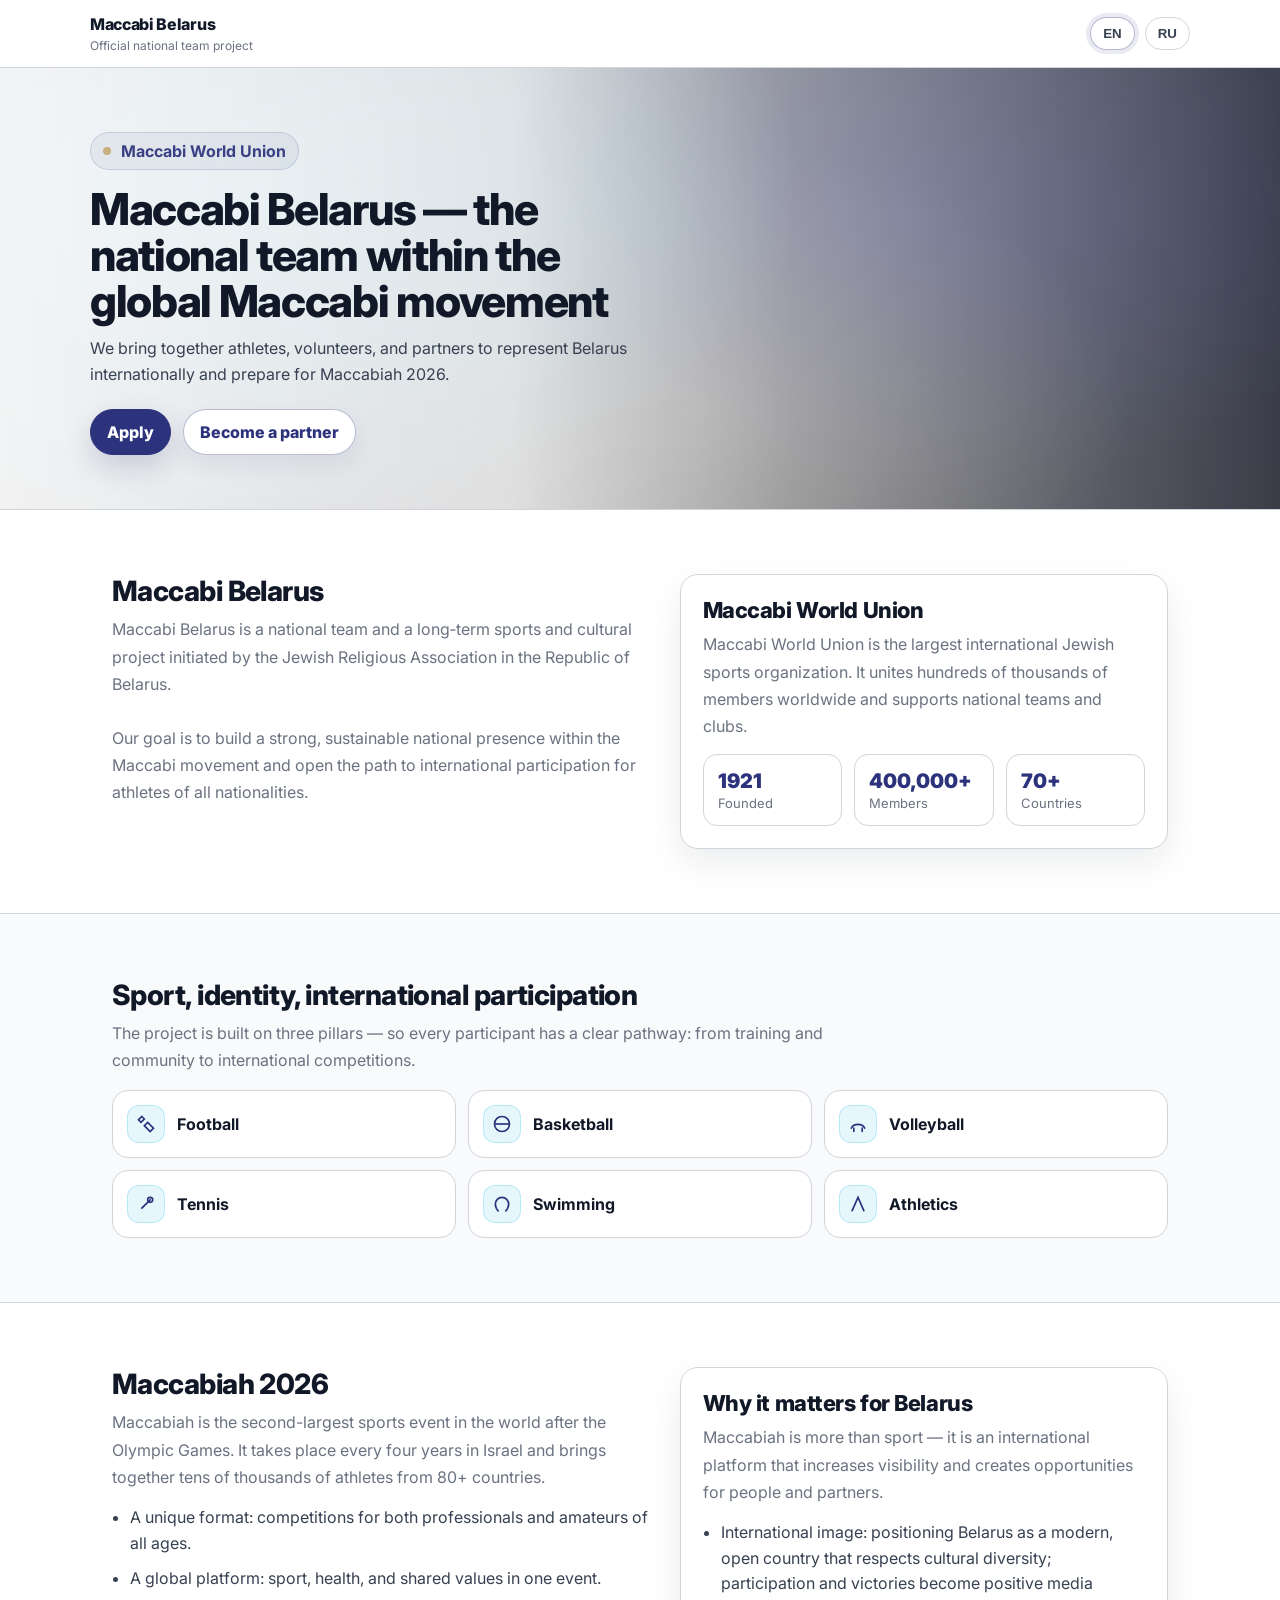
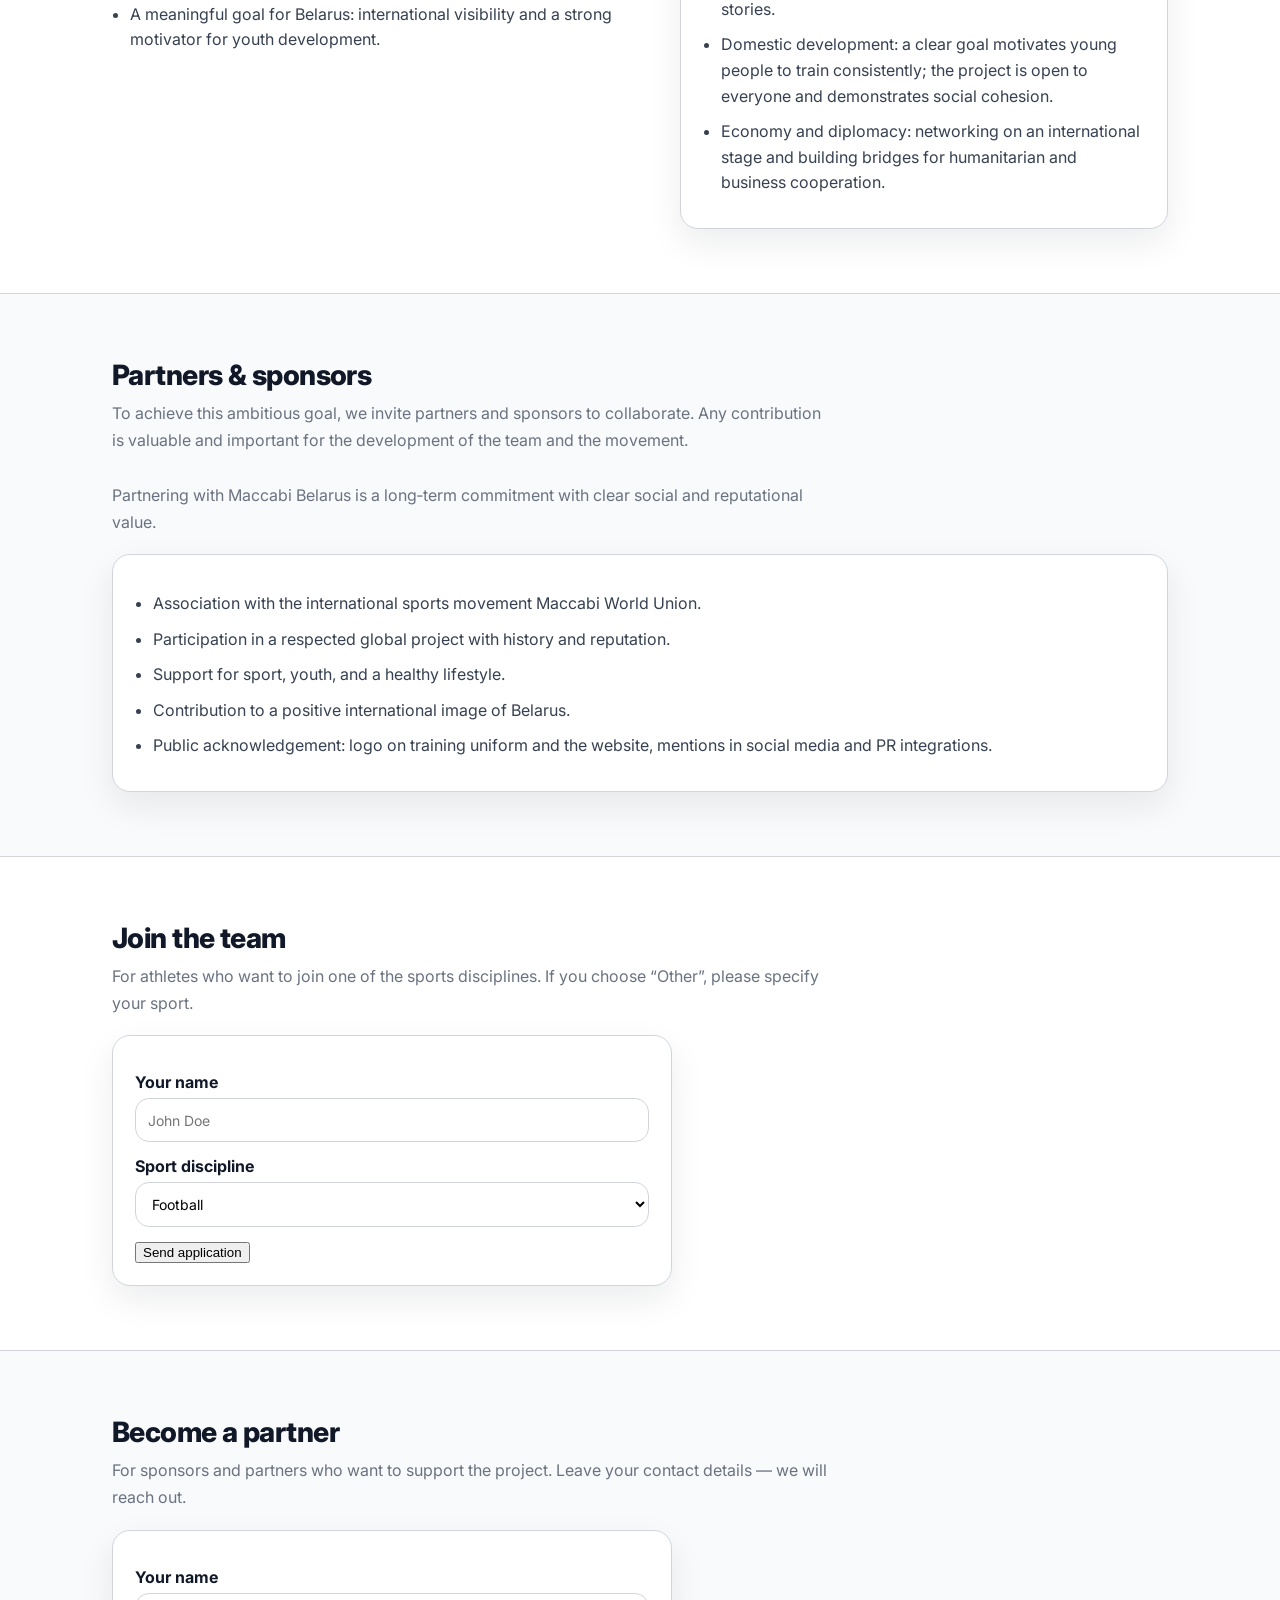
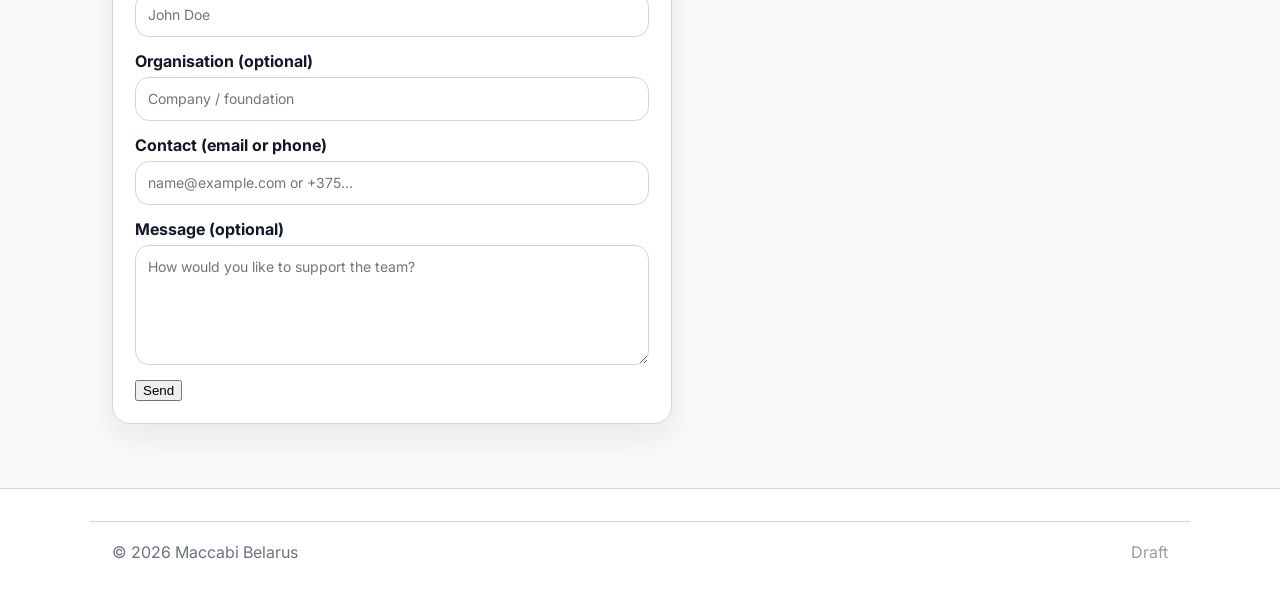
==== commit 6bc35f01: "Mobile: hide YouTube hero iframe (avoid overlays), keep fallback background" ====
--- a/docs/index.html
+++ b/docs/index.html
@@ -3,8 +3,30 @@
 <head>
   <meta charset="UTF-8" />
   <meta name="viewport" content="width=device-width, initial-scale=1.0" />
+  <meta name="description" content="Maccabi Belarus — national team within the global Maccabi movement. Athletes: join the team. Partners: support the project." />
+  <link rel="canonical" href="https://psyclr.github.io/maccabi/" />
   <title data-i18n-key="title">Maccabi Belarus</title>
   <link rel="stylesheet" href="styles.css" />
+
+  <meta property="og:type" content="website" />
+  <meta property="og:title" content="Maccabi Belarus" />
+  <meta property="og:description" content="Athletes: join the team. Partners: support the project." />
+  <meta property="og:url" content="https://psyclr.github.io/maccabi/" />
+
+  <meta name="twitter:card" content="summary_large_image" />
+  <meta name="twitter:title" content="Maccabi Belarus" />
+  <meta name="twitter:description" content="Athletes: join the team. Partners: support the project." />
+
+  <script type="application/ld+json">
+  {
+    "@context": "https://schema.org",
+    "@type": "Organization",
+    "name": "Maccabi Belarus",
+    "url": "https://psyclr.github.io/maccabi/",
+    "sameAs": [],
+    "description": "National team project within the global Maccabi movement."
+  }
+  </script>
 </head>
 <body>
   <header class="site-nav" aria-label="Top navigation">
@@ -23,7 +45,8 @@
   <main>
     <section class="hero" id="hero" aria-label="Hero">
       <div class="hero-media" aria-hidden="true">
-        <!-- Reference-style background video. -->
+        <div class="hero-media-fallback"></div>
+        <!-- Reference-style background video (desktop/tablet). On some mobile browsers YouTube can show overlays. -->
         <iframe
           title="Background video"
           src="https://www.youtube-nocookie.com/embed/Qrym1Lk3c1Q?autoplay=1&mute=1&controls=0&playsinline=1&loop=1&playlist=Qrym1Lk3c1Q&modestbranding=1&rel=0&iv_load_policy=3&disablekb=1"
--- a/docs/styles.css
+++ b/docs/styles.css
@@ -73,6 +73,16 @@
   inset: 0;
   pointer-events: none;
   background: #0b1020;
+}
+.hero-media-fallback{
+  position:absolute;
+  inset:-20px;
+  background:
+    radial-gradient(900px 520px at 20% 30%, rgba(15,179,225,0.45), transparent 62%),
+    radial-gradient(760px 460px at 70% 35%, rgba(44,50,124,0.45), transparent 62%),
+    radial-gradient(680px 420px at 55% 75%, rgba(200,175,127,0.30), transparent 62%),
+    linear-gradient(180deg, rgba(11,16,32,1), rgba(8,12,24,1));
+  filter: saturate(1.05) contrast(1.05);
 }
 .hero-media iframe{
   position:absolute;
@@ -200,4 +210,7 @@
   .hero-title{font-size: 36px}
   .metrics{grid-template-columns: 1fr}
   .icon-grid{grid-template-columns: 1fr}
-}
+
+  /* Mobile Safari/Chrome can show YouTube safety overlays inside iframe. Hide video on mobile. */
+  .hero-media iframe{display:none}
+}
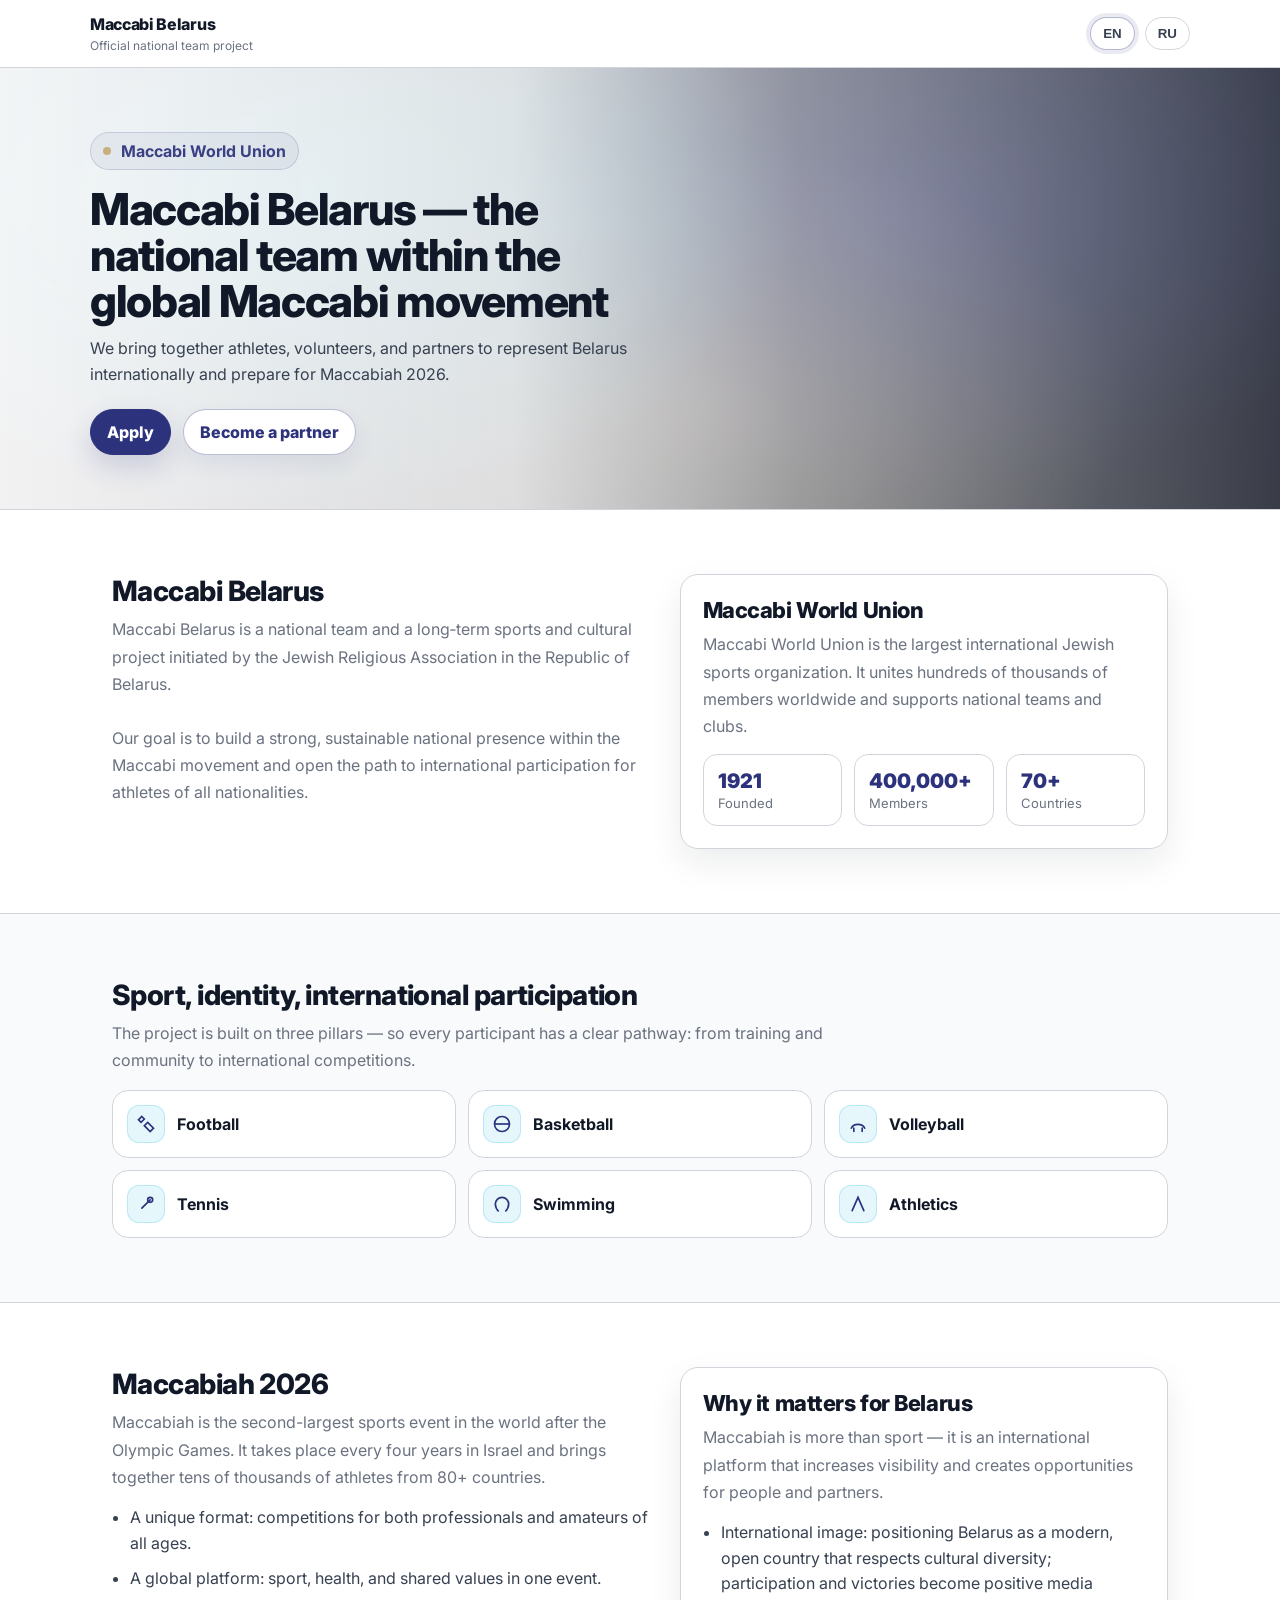
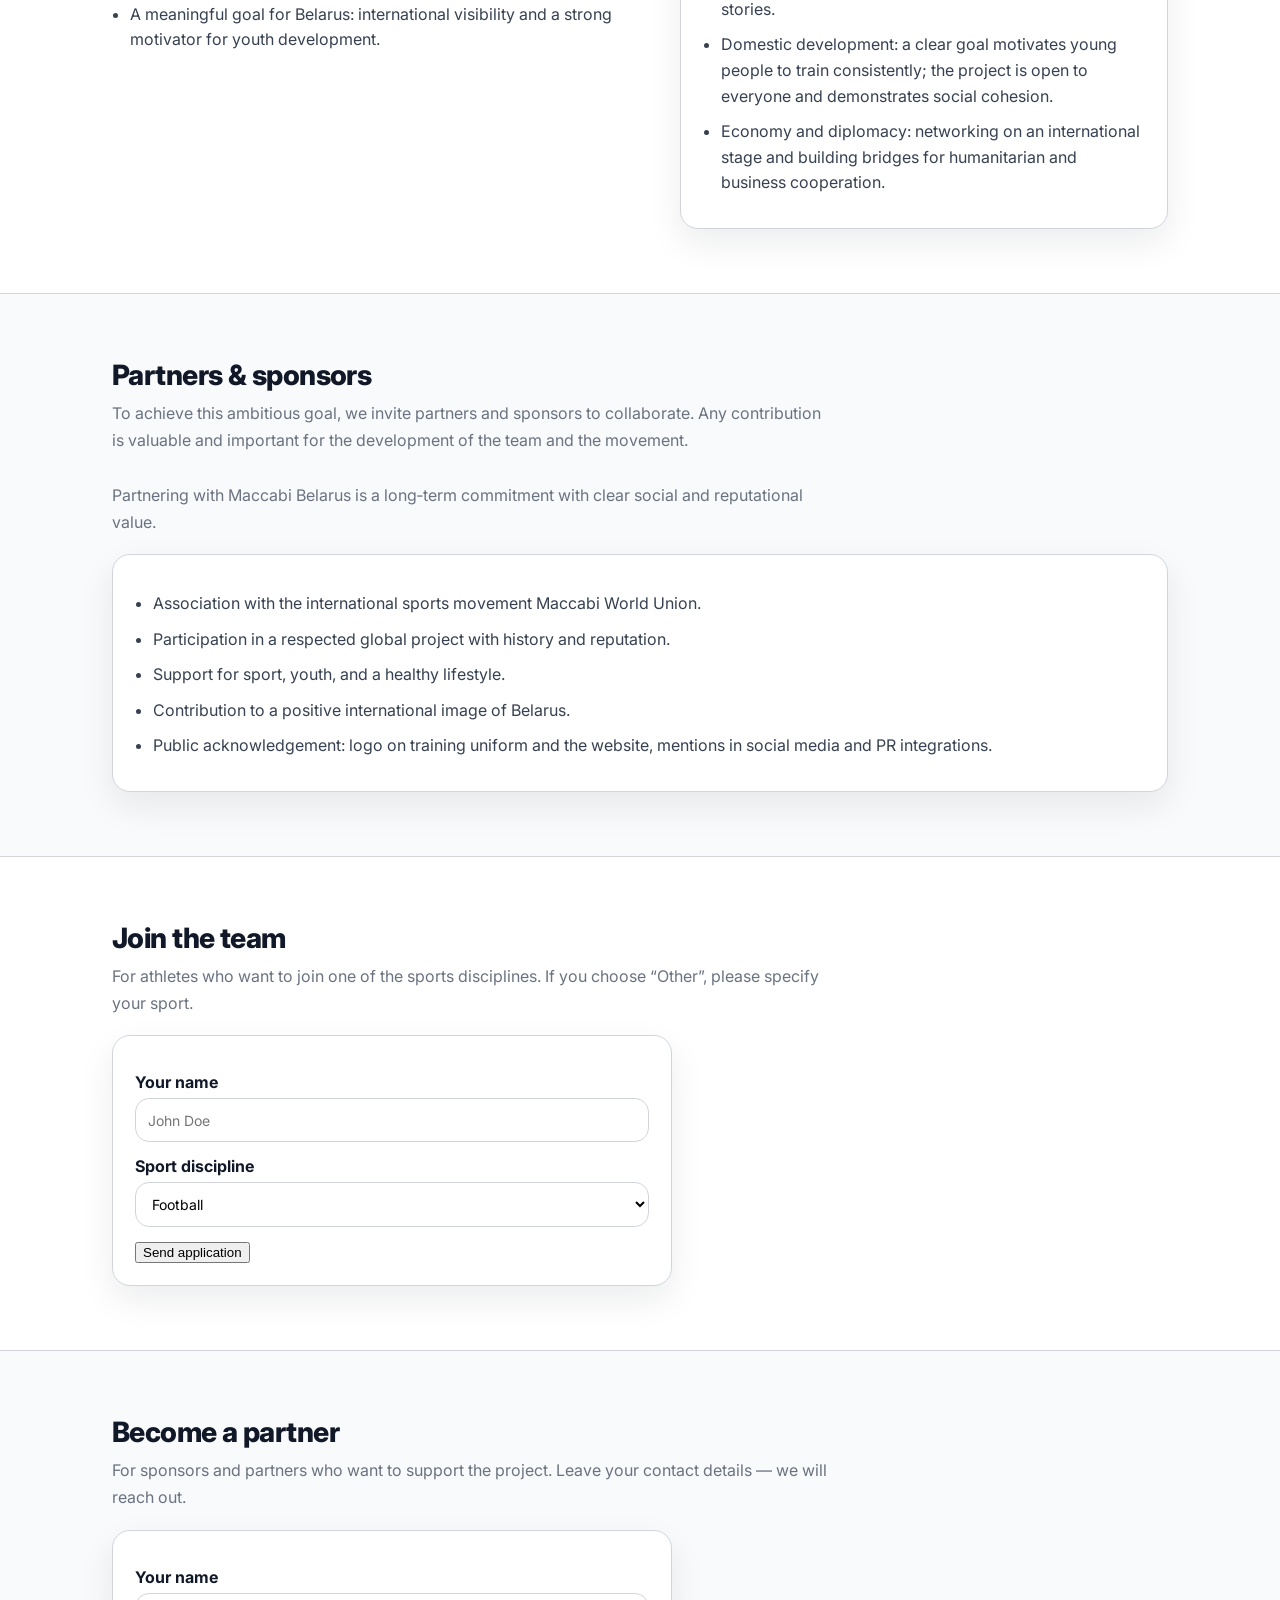
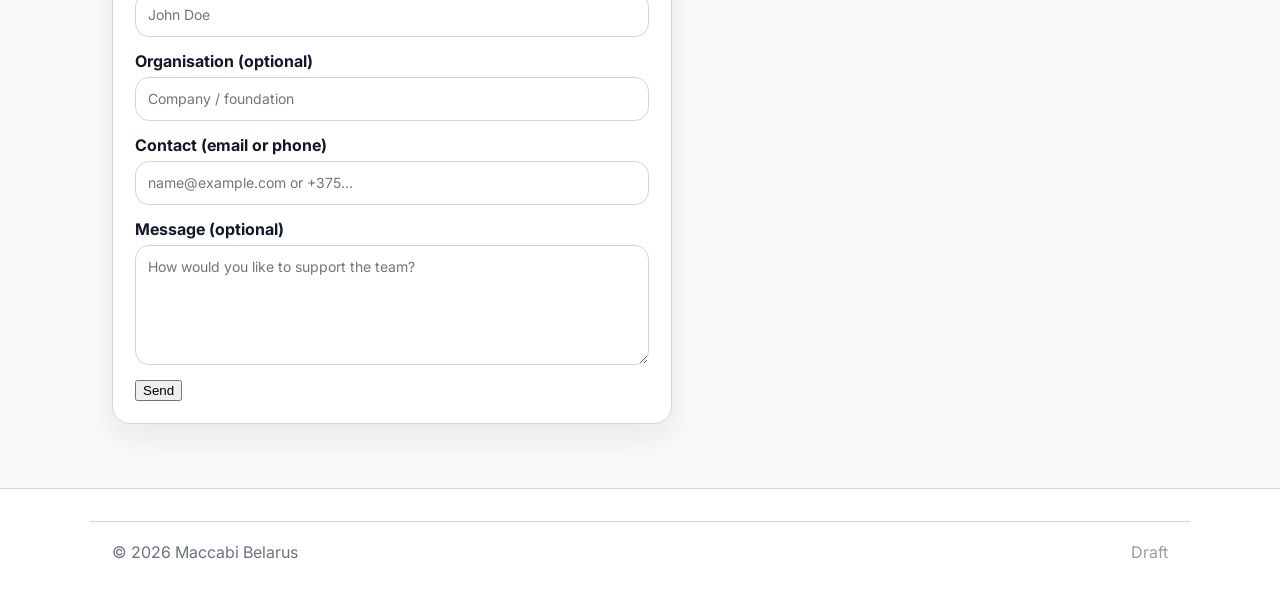
==== commit e757724a: "Restore mobile hero video + revert to youtube.com embed" ====
--- a/docs/index.html
+++ b/docs/index.html
@@ -49,7 +49,7 @@
         <!-- Reference-style background video (desktop/tablet). On some mobile browsers YouTube can show overlays. -->
         <iframe
           title="Background video"
-          src="https://www.youtube-nocookie.com/embed/Qrym1Lk3c1Q?autoplay=1&mute=1&controls=0&playsinline=1&loop=1&playlist=Qrym1Lk3c1Q&modestbranding=1&rel=0&iv_load_policy=3&disablekb=1"
+          src="https://www.youtube.com/embed/Qrym1Lk3c1Q?autoplay=1&mute=1&controls=0&playsinline=1&loop=1&playlist=Qrym1Lk3c1Q&modestbranding=1&rel=0"
           frameborder="0"
           allow="autoplay; encrypted-media; fullscreen; picture-in-picture"
         ></iframe>
--- a/docs/styles.css
+++ b/docs/styles.css
@@ -211,6 +211,4 @@
   .metrics{grid-template-columns: 1fr}
   .icon-grid{grid-template-columns: 1fr}
 
-  /* Mobile Safari/Chrome can show YouTube safety overlays inside iframe. Hide video on mobile. */
-  .hero-media iframe{display:none}
-}
+}
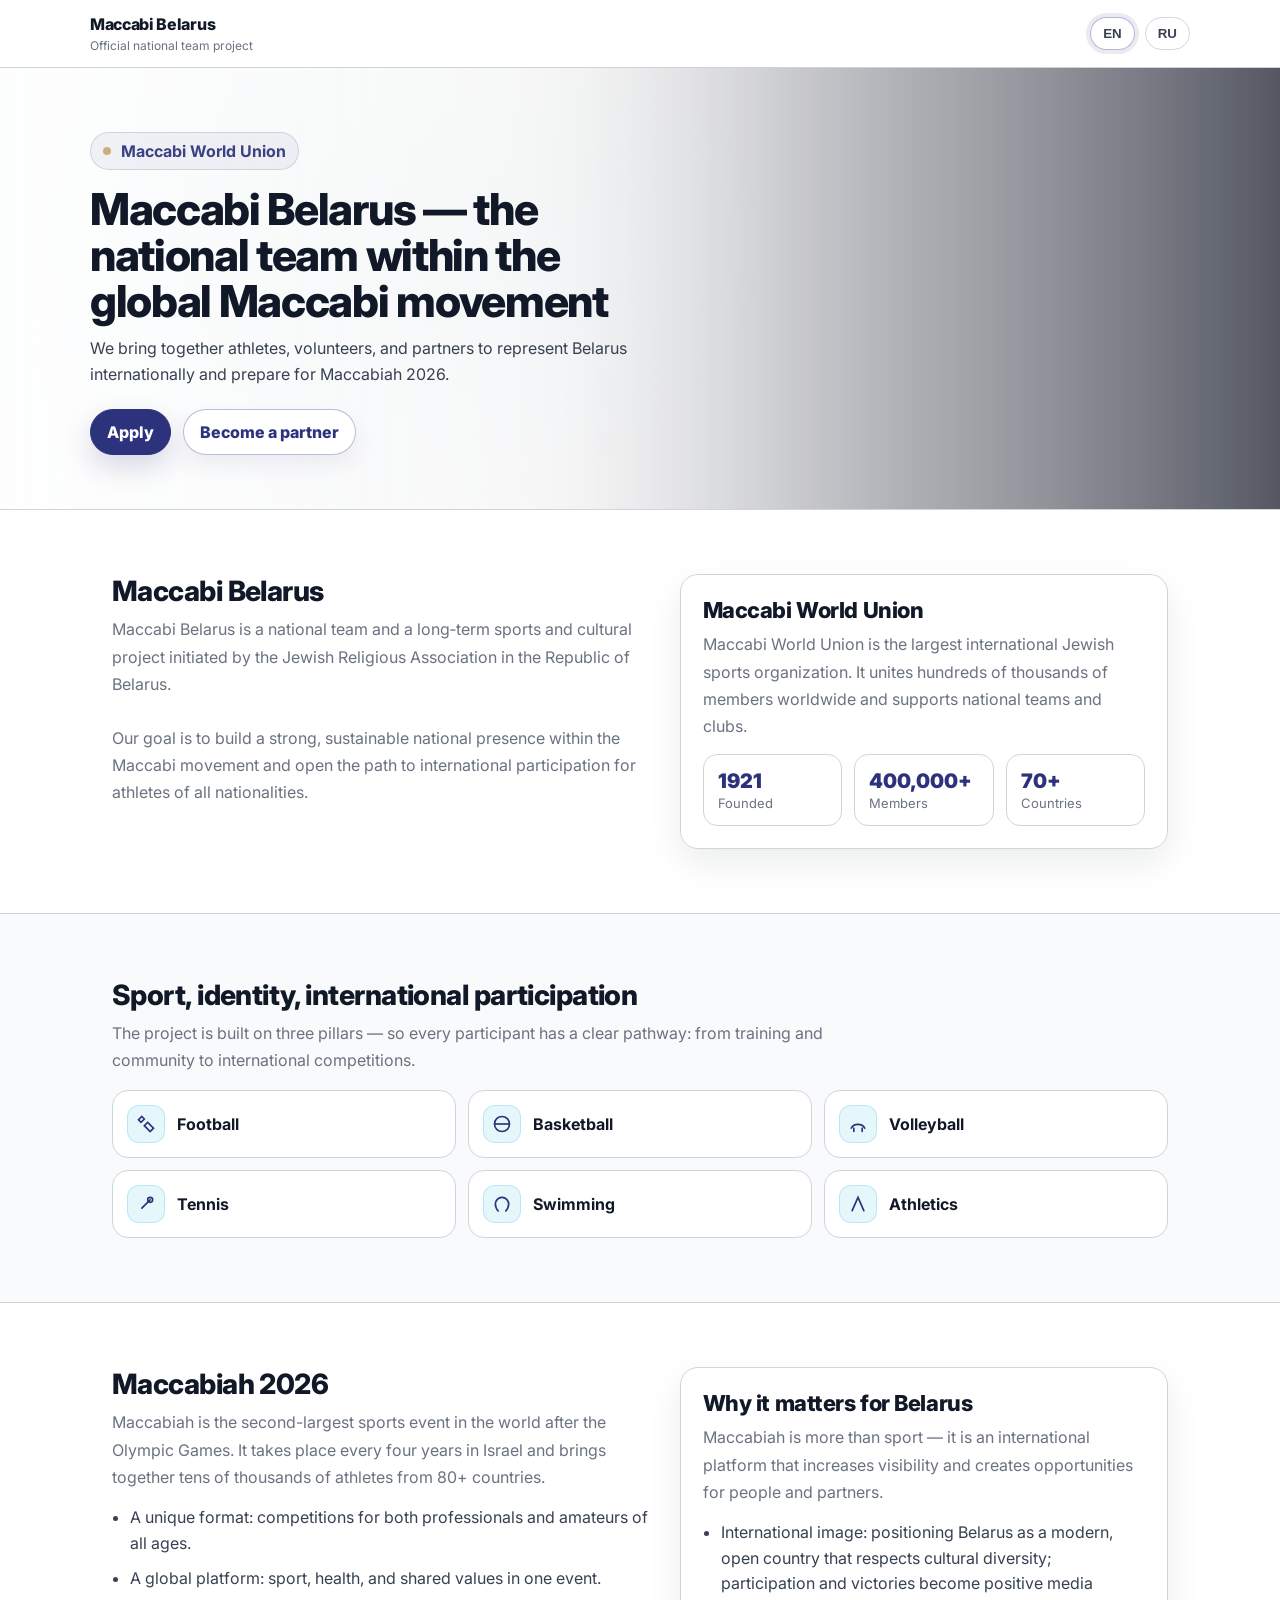
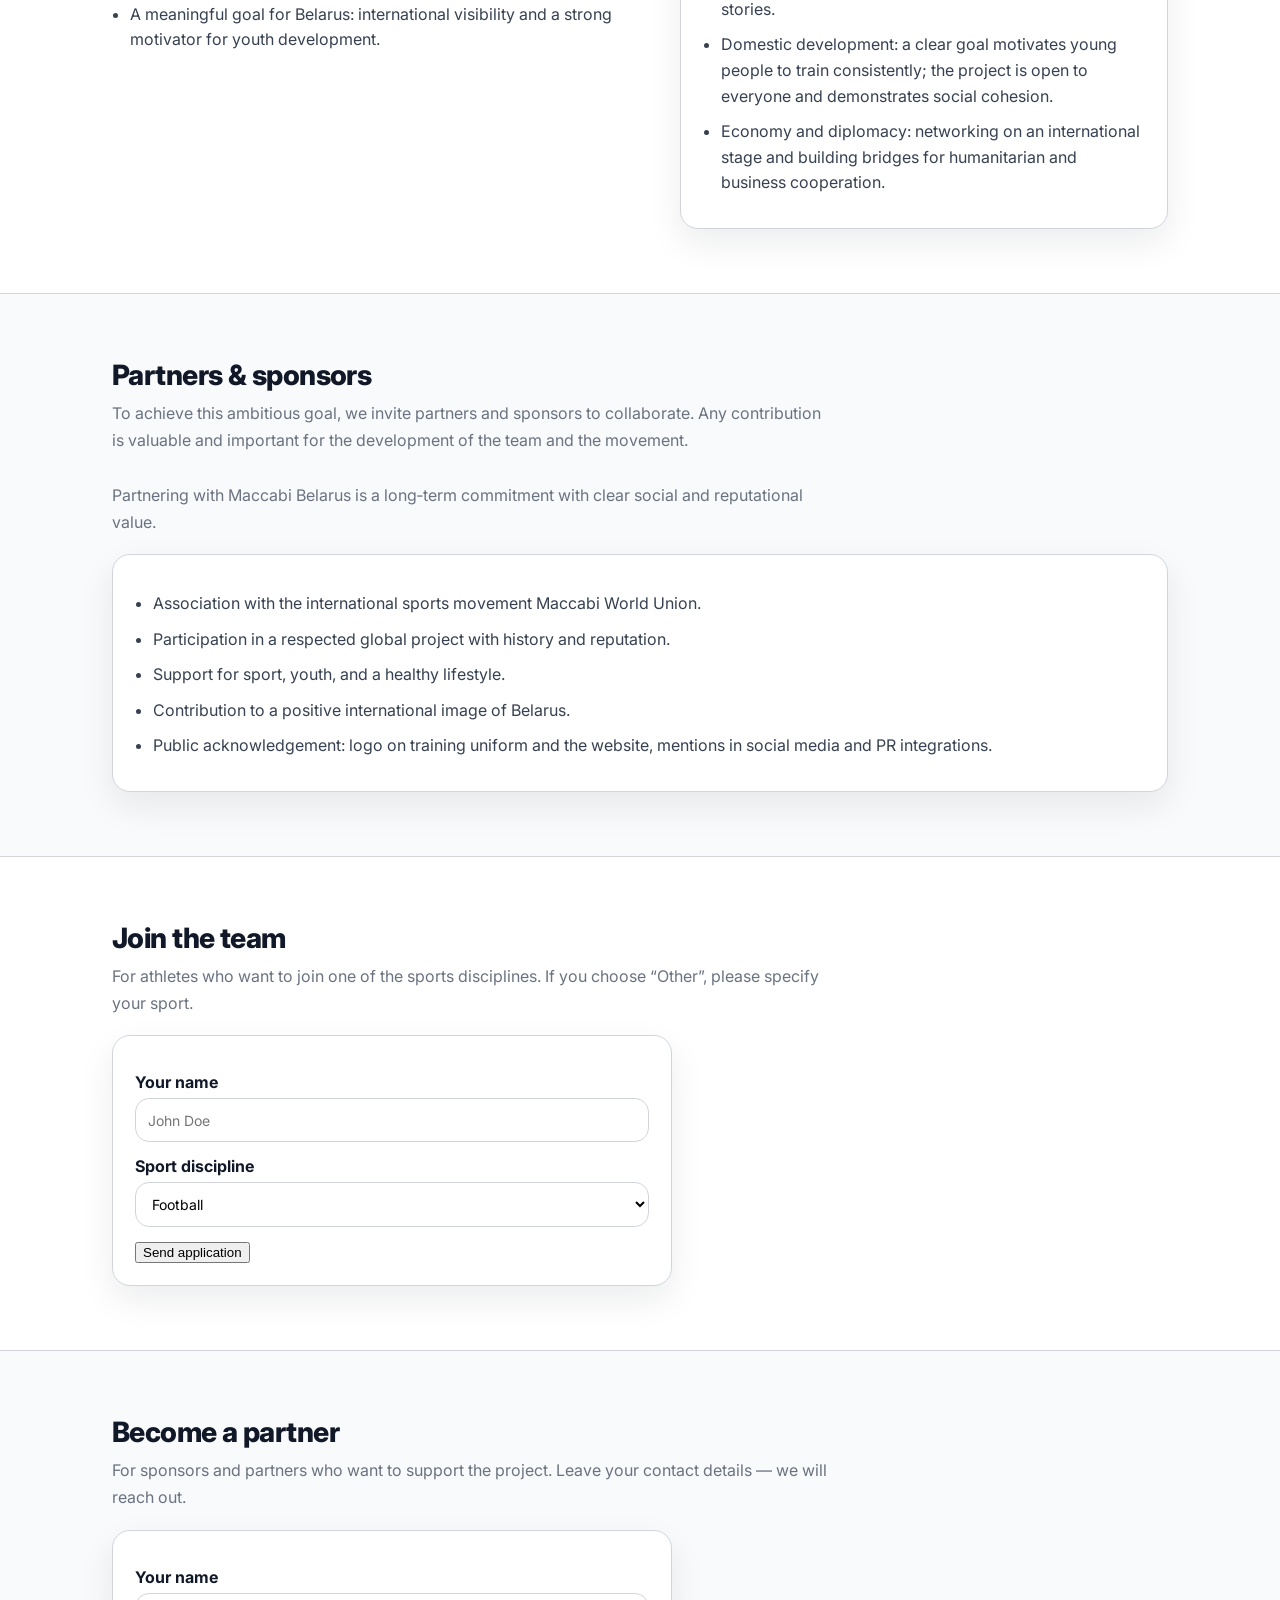
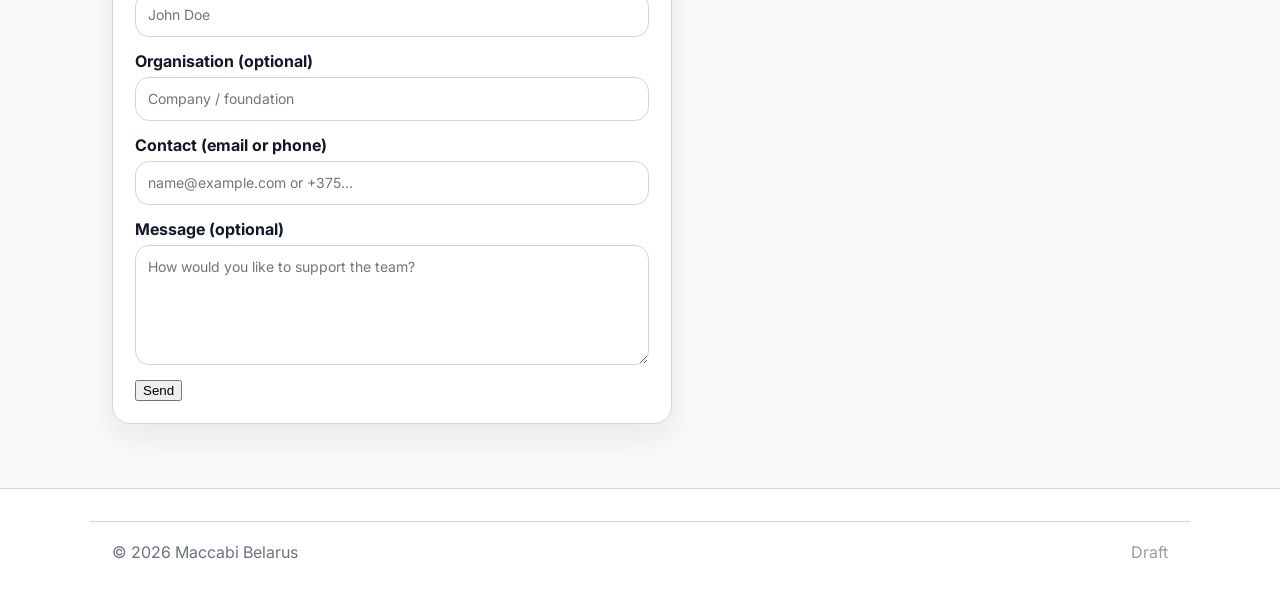
==== commit e2fd1909: "Hero: add poster thumbnail as initial placeholder (3G friendly)" ====
--- a/docs/index.html
+++ b/docs/index.html
@@ -45,8 +45,8 @@
   <main>
     <section class="hero" id="hero" aria-label="Hero">
       <div class="hero-media" aria-hidden="true">
-        <div class="hero-media-fallback"></div>
-        <!-- Reference-style background video (desktop/tablet). On some mobile browsers YouTube can show overlays. -->
+        <div class="hero-poster" aria-hidden="true"></div>
+        <!-- Reference-style background video. -->
         <iframe
           title="Background video"
           src="https://www.youtube.com/embed/Qrym1Lk3c1Q?autoplay=1&mute=1&controls=0&playsinline=1&loop=1&playlist=Qrym1Lk3c1Q&modestbranding=1&rel=0"
--- a/docs/styles.css
+++ b/docs/styles.css
@@ -74,14 +74,14 @@
   pointer-events: none;
   background: #0b1020;
 }
-.hero-media-fallback{
+.hero-poster{
   position:absolute;
-  inset:-20px;
-  background:
-    radial-gradient(900px 520px at 20% 30%, rgba(15,179,225,0.45), transparent 62%),
-    radial-gradient(760px 460px at 70% 35%, rgba(44,50,124,0.45), transparent 62%),
-    radial-gradient(680px 420px at 55% 75%, rgba(200,175,127,0.30), transparent 62%),
-    linear-gradient(180deg, rgba(11,16,32,1), rgba(8,12,24,1));
+  inset:0;
+  background-image:
+    linear-gradient(90deg, rgba(255,255,255,0.92) 0%, rgba(255,255,255,0.78) 45%, rgba(255,255,255,0.38) 70%, rgba(255,255,255,0.10) 100%),
+    url('https://i.ytimg.com/vi/Qrym1Lk3c1Q/maxresdefault.jpg');
+  background-size: cover;
+  background-position: center;
   filter: saturate(1.05) contrast(1.05);
 }
 .hero-media iframe{
